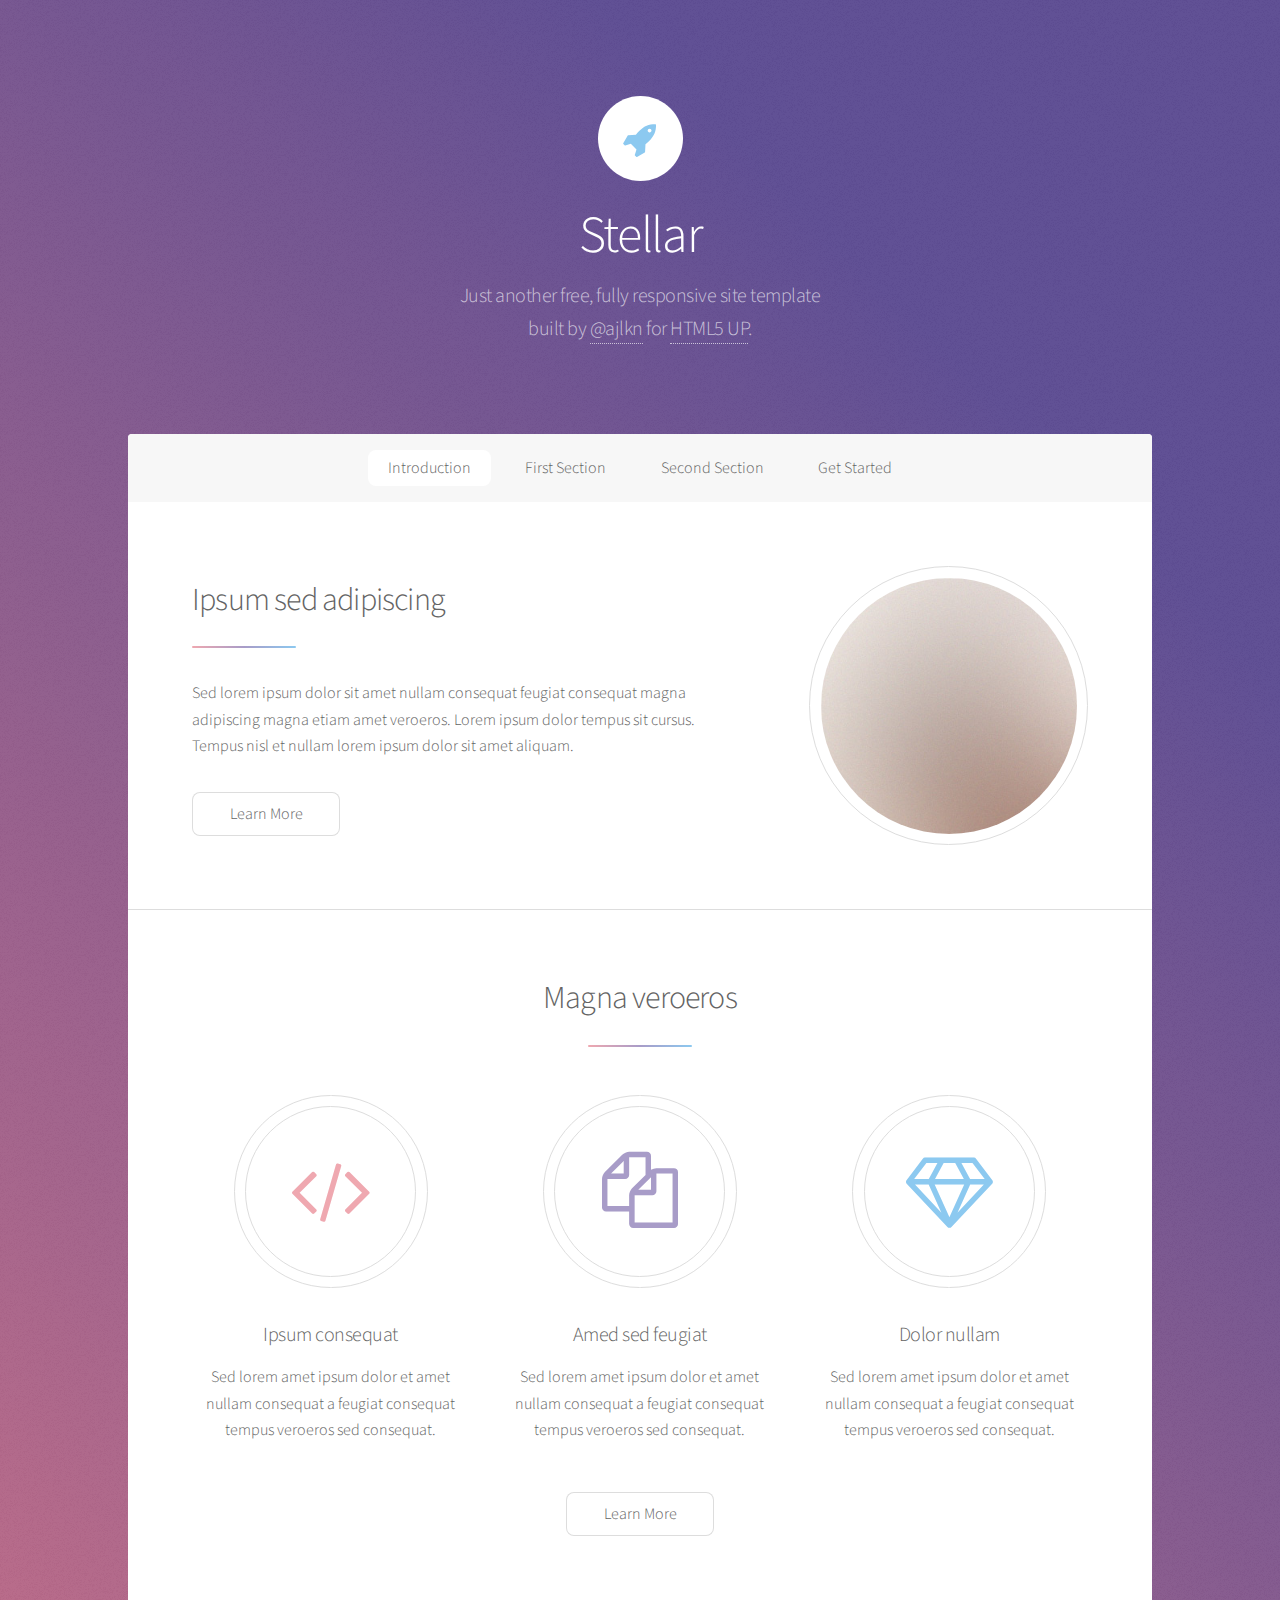
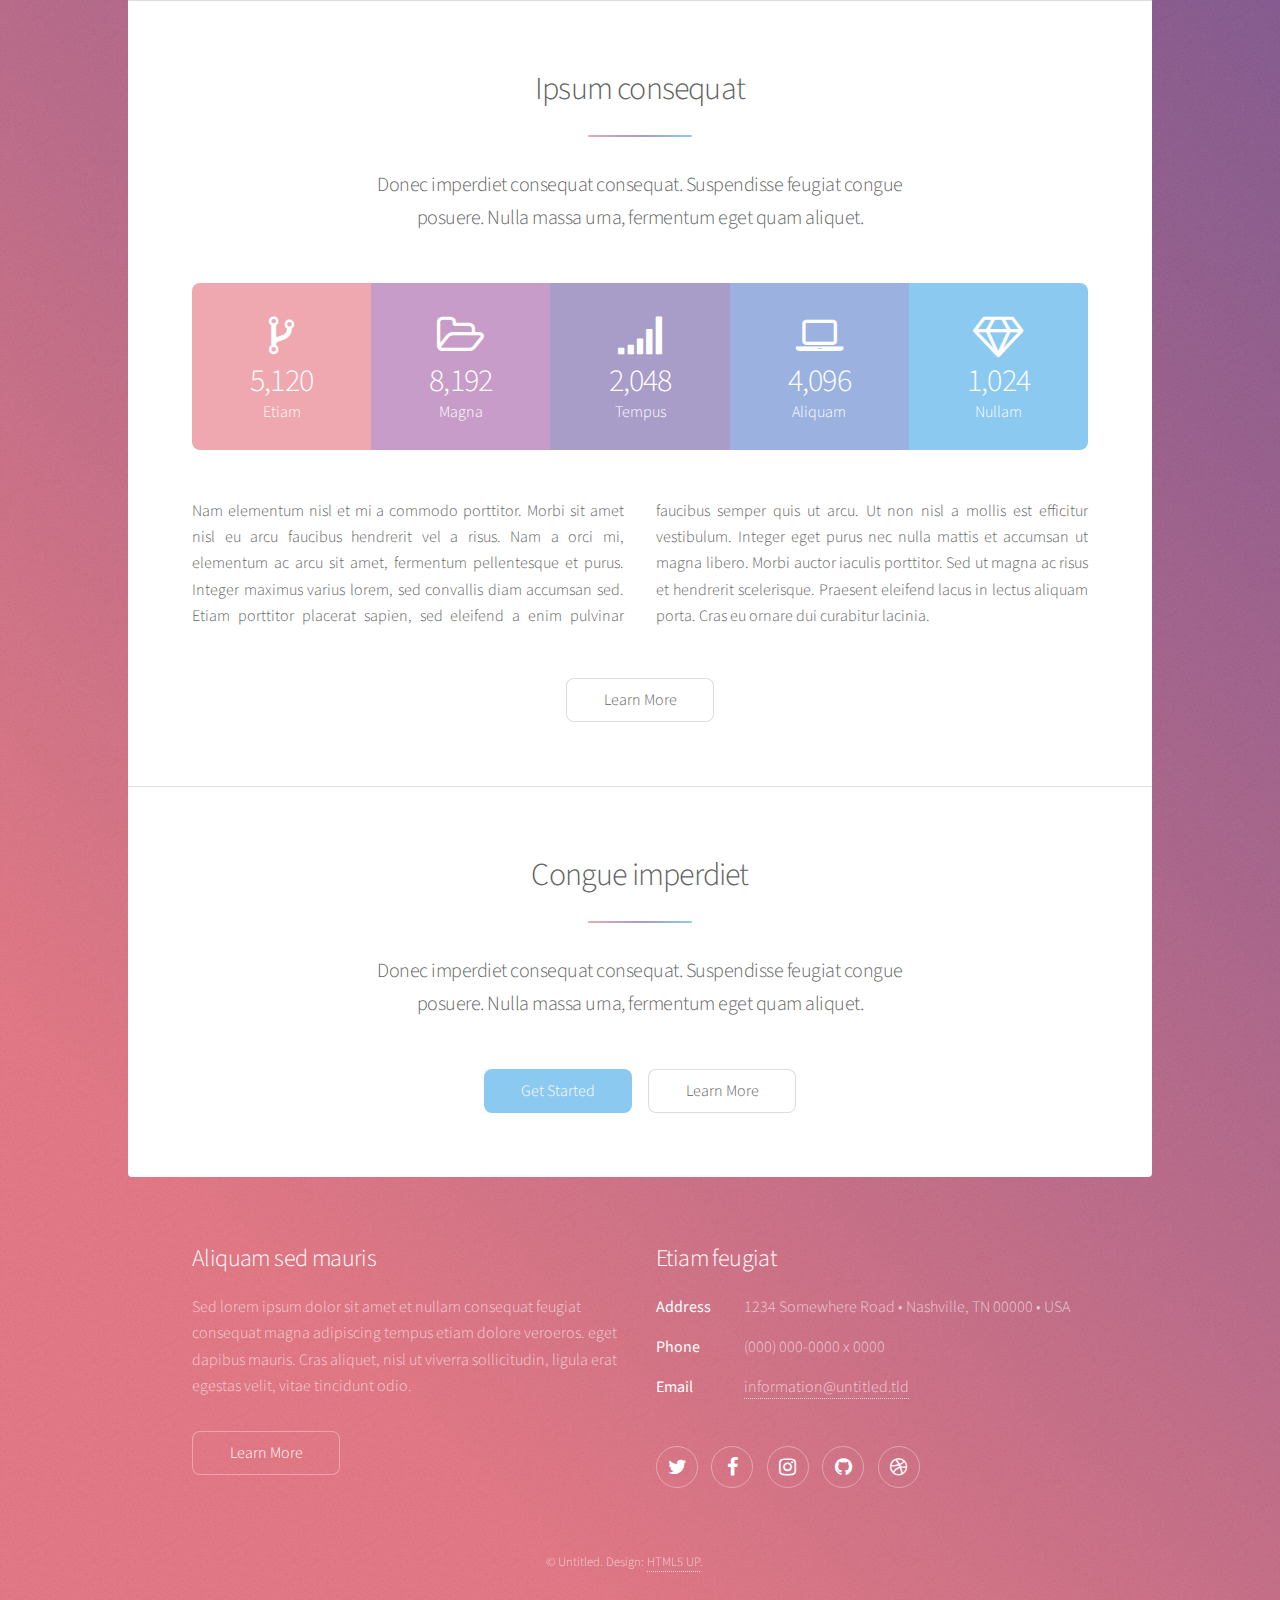
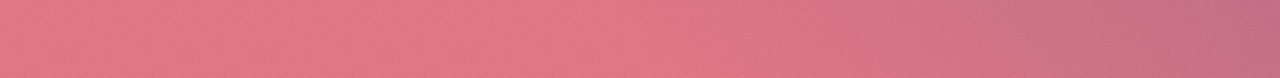
==== index.html @ 62a01e1d "add template" ====
<!DOCTYPE HTML>
<!--
	Stellar by HTML5 UP
	html5up.net | @ajlkn
	Free for personal and commercial use under the CCA 3.0 license (html5up.net/license)
-->
<html>
	<head>
		<title>Stellar by HTML5 UP</title>
		<meta charset="utf-8" />
		<meta name="viewport" content="width=device-width, initial-scale=1, user-scalable=no" />
		<link rel="stylesheet" href="assets/css/main.css" />
		<noscript><link rel="stylesheet" href="assets/css/noscript.css" /></noscript>
	</head>
	<body class="is-preload">

		<!-- Wrapper -->
			<div id="wrapper">

				<!-- Header -->
					<header id="header" class="alt">
						<span class="logo"><img src="images/logo.svg" alt="" /></span>
						<h1>Stellar</h1>
						<p>Just another free, fully responsive site template<br />
						built by <a href="https://twitter.com/ajlkn">@ajlkn</a> for <a href="https://html5up.net">HTML5 UP</a>.</p>
					</header>

				<!-- Nav -->
					<nav id="nav">
						<ul>
							<li><a href="#intro" class="active">Introduction</a></li>
							<li><a href="#first">First Section</a></li>
							<li><a href="#second">Second Section</a></li>
							<li><a href="#cta">Get Started</a></li>
						</ul>
					</nav>

				<!-- Main -->
					<div id="main">

						<!-- Introduction -->
							<section id="intro" class="main">
								<div class="spotlight">
									<div class="content">
										<header class="major">
											<h2>Ipsum sed adipiscing</h2>
										</header>
										<p>Sed lorem ipsum dolor sit amet nullam consequat feugiat consequat magna
										adipiscing magna etiam amet veroeros. Lorem ipsum dolor tempus sit cursus.
										Tempus nisl et nullam lorem ipsum dolor sit amet aliquam.</p>
										<ul class="actions">
											<li><a href="generic.html" class="button">Learn More</a></li>
										</ul>
									</div>
									<span class="image"><img src="images/pic01.jpg" alt="" /></span>
								</div>
							</section>

						<!-- First Section -->
							<section id="first" class="main special">
								<header class="major">
									<h2>Magna veroeros</h2>
								</header>
								<ul class="features">
									<li>
										<span class="icon major style1 fa-code"></span>
										<h3>Ipsum consequat</h3>
										<p>Sed lorem amet ipsum dolor et amet nullam consequat a feugiat consequat tempus veroeros sed consequat.</p>
									</li>
									<li>
										<span class="icon major style3 fa-copy"></span>
										<h3>Amed sed feugiat</h3>
										<p>Sed lorem amet ipsum dolor et amet nullam consequat a feugiat consequat tempus veroeros sed consequat.</p>
									</li>
									<li>
										<span class="icon major style5 fa-diamond"></span>
										<h3>Dolor nullam</h3>
										<p>Sed lorem amet ipsum dolor et amet nullam consequat a feugiat consequat tempus veroeros sed consequat.</p>
									</li>
								</ul>
								<footer class="major">
									<ul class="actions special">
										<li><a href="generic.html" class="button">Learn More</a></li>
									</ul>
								</footer>
							</section>

						<!-- Second Section -->
							<section id="second" class="main special">
								<header class="major">
									<h2>Ipsum consequat</h2>
									<p>Donec imperdiet consequat consequat. Suspendisse feugiat congue<br />
									posuere. Nulla massa urna, fermentum eget quam aliquet.</p>
								</header>
								<ul class="statistics">
									<li class="style1">
										<span class="icon fa-code-fork"></span>
										<strong>5,120</strong> Etiam
									</li>
									<li class="style2">
										<span class="icon fa-folder-open-o"></span>
										<strong>8,192</strong> Magna
									</li>
									<li class="style3">
										<span class="icon fa-signal"></span>
										<strong>2,048</strong> Tempus
									</li>
									<li class="style4">
										<span class="icon fa-laptop"></span>
										<strong>4,096</strong> Aliquam
									</li>
									<li class="style5">
										<span class="icon fa-diamond"></span>
										<strong>1,024</strong> Nullam
									</li>
								</ul>
								<p class="content">Nam elementum nisl et mi a commodo porttitor. Morbi sit amet nisl eu arcu faucibus hendrerit vel a risus. Nam a orci mi, elementum ac arcu sit amet, fermentum pellentesque et purus. Integer maximus varius lorem, sed convallis diam accumsan sed. Etiam porttitor placerat sapien, sed eleifend a enim pulvinar faucibus semper quis ut arcu. Ut non nisl a mollis est efficitur vestibulum. Integer eget purus nec nulla mattis et accumsan ut magna libero. Morbi auctor iaculis porttitor. Sed ut magna ac risus et hendrerit scelerisque. Praesent eleifend lacus in lectus aliquam porta. Cras eu ornare dui curabitur lacinia.</p>
								<footer class="major">
									<ul class="actions special">
										<li><a href="generic.html" class="button">Learn More</a></li>
									</ul>
								</footer>
							</section>

						<!-- Get Started -->
							<section id="cta" class="main special">
								<header class="major">
									<h2>Congue imperdiet</h2>
									<p>Donec imperdiet consequat consequat. Suspendisse feugiat congue<br />
									posuere. Nulla massa urna, fermentum eget quam aliquet.</p>
								</header>
								<footer class="major">
									<ul class="actions special">
										<li><a href="generic.html" class="button primary">Get Started</a></li>
										<li><a href="generic.html" class="button">Learn More</a></li>
									</ul>
								</footer>
							</section>

					</div>

				<!-- Footer -->
					<footer id="footer">
						<section>
							<h2>Aliquam sed mauris</h2>
							<p>Sed lorem ipsum dolor sit amet et nullam consequat feugiat consequat magna adipiscing tempus etiam dolore veroeros. eget dapibus mauris. Cras aliquet, nisl ut viverra sollicitudin, ligula erat egestas velit, vitae tincidunt odio.</p>
							<ul class="actions">
								<li><a href="generic.html" class="button">Learn More</a></li>
							</ul>
						</section>
						<section>
							<h2>Etiam feugiat</h2>
							<dl class="alt">
								<dt>Address</dt>
								<dd>1234 Somewhere Road &bull; Nashville, TN 00000 &bull; USA</dd>
								<dt>Phone</dt>
								<dd>(000) 000-0000 x 0000</dd>
								<dt>Email</dt>
								<dd><a href="#">information@untitled.tld</a></dd>
							</dl>
							<ul class="icons">
								<li><a href="#" class="icon fa-twitter alt"><span class="label">Twitter</span></a></li>
								<li><a href="#" class="icon fa-facebook alt"><span class="label">Facebook</span></a></li>
								<li><a href="#" class="icon fa-instagram alt"><span class="label">Instagram</span></a></li>
								<li><a href="#" class="icon fa-github alt"><span class="label">GitHub</span></a></li>
								<li><a href="#" class="icon fa-dribbble alt"><span class="label">Dribbble</span></a></li>
							</ul>
						</section>
						<p class="copyright">&copy; Untitled. Design: <a href="https://html5up.net">HTML5 UP</a>.</p>
					</footer>

			</div>

		<!-- Scripts -->
			<script src="assets/js/jquery.min.js"></script>
			<script src="assets/js/jquery.scrollex.min.js"></script>
			<script src="assets/js/jquery.scrolly.min.js"></script>
			<script src="assets/js/browser.min.js"></script>
			<script src="assets/js/breakpoints.min.js"></script>
			<script src="assets/js/util.js"></script>
			<script src="assets/js/main.js"></script>

	</body>
</html>
---- assets/css/main.css ----
@import url(font-awesome.min.css);
@import "https://fonts.googleapis.com/css?family=Source+Sans+Pro:300,400";

/*
	Stellar by HTML5 UP
	html5up.net | @ajlkn
	Free for personal and commercial use under the CCA 3.0 license (html5up.net/license)
*/

html, body, div, span, applet, object,
iframe, h1, h2, h3, h4, h5, h6, p, blockquote,
pre, a, abbr, acronym, address, big, cite,
code, del, dfn, em, img, ins, kbd, q, s, samp,
small, strike, strong, sub, sup, tt, var, b,
u, i, center, dl, dt, dd, ol, ul, li, fieldset,
form, label, legend, table, caption, tbody,
tfoot, thead, tr, th, td, article, aside,
canvas, details, embed, figure, figcaption,
footer, header, hgroup, menu, nav, output, ruby,
section, summary, time, mark, audio, video {
	margin: 0;
	padding: 0;
	border: 0;
	font-size: 100%;
	font: inherit;
	vertical-align: baseline;}

article, aside, details, figcaption, figure,
footer, header, hgroup, menu, nav, section {
	display: block;}

body {
	line-height: 1;
}

ol, ul {
	list-style: none;
}

blockquote, q {
	quotes: none;
}

	blockquote:before, blockquote:after, q:before, q:after {
		content: '';
		content: none;
	}

table {
	border-collapse: collapse;
	border-spacing: 0;
}

body {
	-webkit-text-size-adjust: none;
}

mark {
	background-color: transparent;
	color: inherit;
}

input::-moz-focus-inner {
	border: 0;
	padding: 0;
}

input, select, textarea {
	-moz-appearance: none;
	-webkit-appearance: none;
	-ms-appearance: none;
	appearance: none;
}

/* Basic */

	@-ms-viewport {
		width: device-width;
	}

	body {
		-ms-overflow-style: scrollbar;
	}

	@media screen and (max-width: 480px) {

		html, body {
			min-width: 320px;
		}

	}

	html {
		box-sizing: border-box;
	}

	*, *:before, *:after {
		box-sizing: inherit;
	}

	body {
		background-color: #935d8c;
		background-image: url("images/overlay.png"), -moz-linear-gradient(45deg, #e37682 15%, #5f4d93 85%);
		background-image: url("images/overlay.png"), -webkit-linear-gradient(45deg, #e37682 15%, #5f4d93 85%);
		background-image: url("images/overlay.png"), -ms-linear-gradient(45deg, #e37682 15%, #5f4d93 85%);
		background-image: url("images/overlay.png"), linear-gradient(45deg, #e37682 15%, #5f4d93 85%);
	}

		body.is-preload *, body.is-preload *:before, body.is-preload *:after {
			-moz-animation: none !important;
			-webkit-animation: none !important;
			-ms-animation: none !important;
			animation: none !important;
			-moz-transition: none !important;
			-webkit-transition: none !important;
			-ms-transition: none !important;
			transition: none !important;
		}

/* Type */

	body {
		background-color: #935d8c;
		color: rgba(255, 255, 255, 0.65);
	}

	body, input, select, textarea {
		font-family: "Source Sans Pro", Helvetica, sans-serif;
		font-size: 17pt;
		font-weight: 300;
		line-height: 1.65;
	}

		@media screen and (max-width: 1680px) {

			body, input, select, textarea {
				font-size: 14pt;
			}

		}

		@media screen and (max-width: 1280px) {

			body, input, select, textarea {
				font-size: 12pt;
			}

		}

		@media screen and (max-width: 360px) {

			body, input, select, textarea {
				font-size: 11pt;
			}

		}

	a {
		-moz-transition: color 0.2s ease, border-bottom 0.2s ease;
		-webkit-transition: color 0.2s ease, border-bottom 0.2s ease;
		-ms-transition: color 0.2s ease, border-bottom 0.2s ease;
		transition: color 0.2s ease, border-bottom 0.2s ease;
		text-decoration: none;
		border-bottom: dotted 1px;
		color: inherit;
	}

		a:hover {
			border-bottom-color: transparent;
		}

	strong, b {
		font-weight: 400;
	}

	em, i {
		font-style: italic;
	}

	p {
		margin: 0 0 2em 0;
	}

		p.content {
			-moz-columns: 20em 2;
			-webkit-columns: 20em 2;
			-ms-columns: 20em 2;
			columns: 20em 2;
			-moz-column-gap: 2em;
			-webkit-column-gap: 2em;
			-ms-column-gap: 2em;
			column-gap: 2em;
			text-align: justify;
		}

	h1, h2, h3, h4, h5, h6 {
		font-weight: 300;
		line-height: 1.5;
		margin: 0 0 0.7em 0;
		letter-spacing: -0.025em;
	}

		h1 a, h2 a, h3 a, h4 a, h5 a, h6 a {
			color: inherit;
			text-decoration: none;
		}

	h1 {
		font-size: 2.5em;
		line-height: 1.2;
	}

	h2 {
		font-size: 1.5em;
	}

	h3 {
		font-size: 1.25em;
	}

	h4 {
		font-size: 1.1em;
	}

	h5 {
		font-size: 0.9em;
	}

	h6 {
		font-size: 0.7em;
	}

	@media screen and (max-width: 736px) {

		h1 {
			font-size: 2em;
		}

	}

	sub {
		font-size: 0.8em;
		position: relative;
		top: 0.5em;
	}

	sup {
		font-size: 0.8em;
		position: relative;
		top: -0.5em;
	}

	blockquote {
		border-left: solid 4px;
		font-style: italic;
		margin: 0 0 2em 0;
		padding: 0.5em 0 0.5em 2em;
	}

	code {
		border-radius: 8px;
		border: solid 1px;
		font-family: "Courier New", monospace;
		font-size: 0.9em;
		margin: 0 0.25em;
		padding: 0.25em 0.65em;
	}

	pre {
		-webkit-overflow-scrolling: touch;
		font-family: "Courier New", monospace;
		font-size: 0.9em;
		margin: 0 0 2em 0;
	}

		pre code {
			display: block;
			line-height: 1.75;
			padding: 1em 1.5em;
			overflow-x: auto;
		}

	hr {
		border: 0;
		border-bottom: solid 1px;
		margin: 2em 0;
	}

		hr.major {
			margin: 3em 0;
		}

	.align-left {
		text-align: left;
	}

	.align-center {
		text-align: center;
	}

	.align-right {
		text-align: right;
	}

	input, select, textarea {
		color: #ffffff;
	}

	a:hover {
		color: #ffffff;
	}

	strong, b {
		color: #ffffff;
	}

	h1, h2, h3, h4, h5, h6 {
		color: #ffffff;
	}

	blockquote {
		border-left-color: rgba(255, 255, 255, 0.35);
	}

	code {
		background: rgba(255, 255, 255, 0.075);
		border-color: rgba(255, 255, 255, 0.35);
	}

	hr {
		border-bottom-color: rgba(255, 255, 255, 0.35);
	}

/* Row */

	.row {
		display: flex;
		flex-wrap: wrap;
		box-sizing: border-box;
		align-items: stretch;
	}

		.row > * {
			box-sizing: border-box;
		}

		.row.gtr-uniform > * > :last-child {
			margin-bottom: 0;
		}

		.row.aln-left {
			justify-content: flex-start;
		}

		.row.aln-center {
			justify-content: center;
		}

		.row.aln-right {
			justify-content: flex-end;
		}

		.row.aln-top {
			align-items: flex-start;
		}

		.row.aln-middle {
			align-items: center;
		}

		.row.aln-bottom {
			align-items: flex-end;
		}

		.row > .imp {
			order: -1;
		}

		.row > .col-1 {
			width: 8.3333333333%;
		}

		.row > .off-1 {
			margin-left: 8.3333333333%;
		}

		.row > .col-2 {
			width: 16.6666666667%;
		}

		.row > .off-2 {
			margin-left: 16.6666666667%;
		}

		.row > .col-3 {
			width: 25%;
		}

		.row > .off-3 {
			margin-left: 25%;
		}

		.row > .col-4 {
			width: 33.3333333333%;
		}

		.row > .off-4 {
			margin-left: 33.3333333333%;
		}

		.row > .col-5 {
			width: 41.6666666667%;
		}

		.row > .off-5 {
			margin-left: 41.6666666667%;
		}

		.row > .col-6 {
			width: 50%;
		}

		.row > .off-6 {
			margin-left: 50%;
		}

		.row > .col-7 {
			width: 58.3333333333%;
		}

		.row > .off-7 {
			margin-left: 58.3333333333%;
		}

		.row > .col-8 {
			width: 66.6666666667%;
		}

		.row > .off-8 {
			margin-left: 66.6666666667%;
		}

		.row > .col-9 {
			width: 75%;
		}

		.row > .off-9 {
			margin-left: 75%;
		}

		.row > .col-10 {
			width: 83.3333333333%;
		}

		.row > .off-10 {
			margin-left: 83.3333333333%;
		}

		.row > .col-11 {
			width: 91.6666666667%;
		}

		.row > .off-11 {
			margin-left: 91.6666666667%;
		}

		.row > .col-12 {
			width: 100%;
		}

		.row > .off-12 {
			margin-left: 100%;
		}

		.row.gtr-0 {
			margin-top: 0;
			margin-left: 0em;
		}

			.row.gtr-0 > * {
				padding: 0 0 0 0em;
			}

			.row.gtr-0.gtr-uniform {
				margin-top: 0em;
			}

				.row.gtr-0.gtr-uniform > * {
					padding-top: 0em;
				}

		.row.gtr-25 {
			margin-top: 0;
			margin-left: -0.375em;
		}

			.row.gtr-25 > * {
				padding: 0 0 0 0.375em;
			}

			.row.gtr-25.gtr-uniform {
				margin-top: -0.375em;
			}

				.row.gtr-25.gtr-uniform > * {
					padding-top: 0.375em;
				}

		.row.gtr-50 {
			margin-top: 0;
			margin-left: -0.75em;
		}

			.row.gtr-50 > * {
				padding: 0 0 0 0.75em;
			}

			.row.gtr-50.gtr-uniform {
				margin-top: -0.75em;
			}

				.row.gtr-50.gtr-uniform > * {
					padding-top: 0.75em;
				}

		.row {
			margin-top: 0;
			margin-left: -1.5em;
		}

			.row > * {
				padding: 0 0 0 1.5em;
			}

			.row.gtr-uniform {
				margin-top: -1.5em;
			}

				.row.gtr-uniform > * {
					padding-top: 1.5em;
				}

		.row.gtr-150 {
			margin-top: 0;
			margin-left: -2.25em;
		}

			.row.gtr-150 > * {
				padding: 0 0 0 2.25em;
			}

			.row.gtr-150.gtr-uniform {
				margin-top: -2.25em;
			}

				.row.gtr-150.gtr-uniform > * {
					padding-top: 2.25em;
				}

		.row.gtr-200 {
			margin-top: 0;
			margin-left: -3em;
		}

			.row.gtr-200 > * {
				padding: 0 0 0 3em;
			}

			.row.gtr-200.gtr-uniform {
				margin-top: -3em;
			}

				.row.gtr-200.gtr-uniform > * {
					padding-top: 3em;
				}

		@media screen and (max-width: 1680px) {

			.row {
				display: flex;
				flex-wrap: wrap;
				box-sizing: border-box;
				align-items: stretch;
			}

				.row > * {
					box-sizing: border-box;
				}

				.row.gtr-uniform > * > :last-child {
					margin-bottom: 0;
				}

				.row.aln-left {
					justify-content: flex-start;
				}

				.row.aln-center {
					justify-content: center;
				}

				.row.aln-right {
					justify-content: flex-end;
				}

				.row.aln-top {
					align-items: flex-start;
				}

				.row.aln-middle {
					align-items: center;
				}

				.row.aln-bottom {
					align-items: flex-end;
				}

				.row > .imp-xlarge {
					order: -1;
				}

				.row > .col-1-xlarge {
					width: 8.3333333333%;
				}

				.row > .off-1-xlarge {
					margin-left: 8.3333333333%;
				}

				.row > .col-2-xlarge {
					width: 16.6666666667%;
				}

				.row > .off-2-xlarge {
					margin-left: 16.6666666667%;
				}

				.row > .col-3-xlarge {
					width: 25%;
				}

				.row > .off-3-xlarge {
					margin-left: 25%;
				}

				.row > .col-4-xlarge {
					width: 33.3333333333%;
				}

				.row > .off-4-xlarge {
					margin-left: 33.3333333333%;
				}

				.row > .col-5-xlarge {
					width: 41.6666666667%;
				}

				.row > .off-5-xlarge {
					margin-left: 41.6666666667%;
				}

				.row > .col-6-xlarge {
					width: 50%;
				}

				.row > .off-6-xlarge {
					margin-left: 50%;
				}

				.row > .col-7-xlarge {
					width: 58.3333333333%;
				}

				.row > .off-7-xlarge {
					margin-left: 58.3333333333%;
				}

				.row > .col-8-xlarge {
					width: 66.6666666667%;
				}

				.row > .off-8-xlarge {
					margin-left: 66.6666666667%;
				}

				.row > .col-9-xlarge {
					width: 75%;
				}

				.row > .off-9-xlarge {
					margin-left: 75%;
				}

				.row > .col-10-xlarge {
					width: 83.3333333333%;
				}

				.row > .off-10-xlarge {
					margin-left: 83.3333333333%;
				}

				.row > .col-11-xlarge {
					width: 91.6666666667%;
				}

				.row > .off-11-xlarge {
					margin-left: 91.6666666667%;
				}

				.row > .col-12-xlarge {
					width: 100%;
				}

				.row > .off-12-xlarge {
					margin-left: 100%;
				}

				.row.gtr-0 {
					margin-top: 0;
					margin-left: 0em;
				}

					.row.gtr-0 > * {
						padding: 0 0 0 0em;
					}

					.row.gtr-0.gtr-uniform {
						margin-top: 0em;
					}

						.row.gtr-0.gtr-uniform > * {
							padding-top: 0em;
						}

				.row.gtr-25 {
					margin-top: 0;
					margin-left: -0.375em;
				}

					.row.gtr-25 > * {
						padding: 0 0 0 0.375em;
					}

					.row.gtr-25.gtr-uniform {
						margin-top: -0.375em;
					}

						.row.gtr-25.gtr-uniform > * {
							padding-top: 0.375em;
						}

				.row.gtr-50 {
					margin-top: 0;
					margin-left: -0.75em;
				}

					.row.gtr-50 > * {
						padding: 0 0 0 0.75em;
					}

					.row.gtr-50.gtr-uniform {
						margin-top: -0.75em;
					}

						.row.gtr-50.gtr-uniform > * {
							padding-top: 0.75em;
						}

				.row {
					margin-top: 0;
					margin-left: -1.5em;
				}

					.row > * {
						padding: 0 0 0 1.5em;
					}

					.row.gtr-uniform {
						margin-top: -1.5em;
					}

						.row.gtr-uniform > * {
							padding-top: 1.5em;
						}

				.row.gtr-150 {
					margin-top: 0;
					margin-left: -2.25em;
				}

					.row.gtr-150 > * {
						padding: 0 0 0 2.25em;
					}

					.row.gtr-150.gtr-uniform {
						margin-top: -2.25em;
					}

						.row.gtr-150.gtr-uniform > * {
							padding-top: 2.25em;
						}

				.row.gtr-200 {
					margin-top: 0;
					margin-left: -3em;
				}

					.row.gtr-200 > * {
						padding: 0 0 0 3em;
					}

					.row.gtr-200.gtr-uniform {
						margin-top: -3em;
					}

						.row.gtr-200.gtr-uniform > * {
							padding-top: 3em;
						}

		}

		@media screen and (max-width: 1280px) {

			.row {
				display: flex;
				flex-wrap: wrap;
				box-sizing: border-box;
				align-items: stretch;
			}

				.row > * {
					box-sizing: border-box;
				}

				.row.gtr-uniform > * > :last-child {
					margin-bottom: 0;
				}

				.row.aln-left {
					justify-content: flex-start;
				}

				.row.aln-center {
					justify-content: center;
				}

				.row.aln-right {
					justify-content: flex-end;
				}

				.row.aln-top {
					align-items: flex-start;
				}

				.row.aln-middle {
					align-items: center;
				}

				.row.aln-bottom {
					align-items: flex-end;
				}

				.row > .imp-large {
					order: -1;
				}

				.row > .col-1-large {
					width: 8.3333333333%;
				}

				.row > .off-1-large {
					margin-left: 8.3333333333%;
				}

				.row > .col-2-large {
					width: 16.6666666667%;
				}

				.row > .off-2-large {
					margin-left: 16.6666666667%;
				}

				.row > .col-3-large {
					width: 25%;
				}

				.row > .off-3-large {
					margin-left: 25%;
				}

				.row > .col-4-large {
					width: 33.3333333333%;
				}

				.row > .off-4-large {
					margin-left: 33.3333333333%;
				}

				.row > .col-5-large {
					width: 41.6666666667%;
				}

				.row > .off-5-large {
					margin-left: 41.6666666667%;
				}

				.row > .col-6-large {
					width: 50%;
				}

				.row > .off-6-large {
					margin-left: 50%;
				}

				.row > .col-7-large {
					width: 58.3333333333%;
				}

				.row > .off-7-large {
					margin-left: 58.3333333333%;
				}

				.row > .col-8-large {
					width: 66.6666666667%;
				}

				.row > .off-8-large {
					margin-left: 66.6666666667%;
				}

				.row > .col-9-large {
					width: 75%;
				}

				.row > .off-9-large {
					margin-left: 75%;
				}

				.row > .col-10-large {
					width: 83.3333333333%;
				}

				.row > .off-10-large {
					margin-left: 83.3333333333%;
				}

				.row > .col-11-large {
					width: 91.6666666667%;
				}

				.row > .off-11-large {
					margin-left: 91.6666666667%;
				}

				.row > .col-12-large {
					width: 100%;
				}

				.row > .off-12-large {
					margin-left: 100%;
				}

				.row.gtr-0 {
					margin-top: 0;
					margin-left: 0em;
				}

					.row.gtr-0 > * {
						padding: 0 0 0 0em;
					}

					.row.gtr-0.gtr-uniform {
						margin-top: 0em;
					}

						.row.gtr-0.gtr-uniform > * {
							padding-top: 0em;
						}

				.row.gtr-25 {
					margin-top: 0;
					margin-left: -0.375em;
				}

					.row.gtr-25 > * {
						padding: 0 0 0 0.375em;
					}

					.row.gtr-25.gtr-uniform {
						margin-top: -0.375em;
					}

						.row.gtr-25.gtr-uniform > * {
							padding-top: 0.375em;
						}

				.row.gtr-50 {
					margin-top: 0;
					margin-left: -0.75em;
				}

					.row.gtr-50 > * {
						padding: 0 0 0 0.75em;
					}

					.row.gtr-50.gtr-uniform {
						margin-top: -0.75em;
					}

						.row.gtr-50.gtr-uniform > * {
							padding-top: 0.75em;
						}

				.row {
					margin-top: 0;
					margin-left: -1.5em;
				}

					.row > * {
						padding: 0 0 0 1.5em;
					}

					.row.gtr-uniform {
						margin-top: -1.5em;
					}

						.row.gtr-uniform > * {
							padding-top: 1.5em;
						}

				.row.gtr-150 {
					margin-top: 0;
					margin-left: -2.25em;
				}

					.row.gtr-150 > * {
						padding: 0 0 0 2.25em;
					}

					.row.gtr-150.gtr-uniform {
						margin-top: -2.25em;
					}

						.row.gtr-150.gtr-uniform > * {
							padding-top: 2.25em;
						}

				.row.gtr-200 {
					margin-top: 0;
					margin-left: -3em;
				}

					.row.gtr-200 > * {
						padding: 0 0 0 3em;
					}

					.row.gtr-200.gtr-uniform {
						margin-top: -3em;
					}

						.row.gtr-200.gtr-uniform > * {
							padding-top: 3em;
						}

		}

		@media screen and (max-width: 980px) {

			.row {
				display: flex;
				flex-wrap: wrap;
				box-sizing: border-box;
				align-items: stretch;
			}

				.row > * {
					box-sizing: border-box;
				}

				.row.gtr-uniform > * > :last-child {
					margin-bottom: 0;
				}

				.row.aln-left {
					justify-content: flex-start;
				}

				.row.aln-center {
					justify-content: center;
				}

				.row.aln-right {
					justify-content: flex-end;
				}

				.row.aln-top {
					align-items: flex-start;
				}

				.row.aln-middle {
					align-items: center;
				}

				.row.aln-bottom {
					align-items: flex-end;
				}

				.row > .imp-medium {
					order: -1;
				}

				.row > .col-1-medium {
					width: 8.3333333333%;
				}

				.row > .off-1-medium {
					margin-left: 8.3333333333%;
				}

				.row > .col-2-medium {
					width: 16.6666666667%;
				}

				.row > .off-2-medium {
					margin-left: 16.6666666667%;
				}

				.row > .col-3-medium {
					width: 25%;
				}

				.row > .off-3-medium {
					margin-left: 25%;
				}

				.row > .col-4-medium {
					width: 33.3333333333%;
				}

				.row > .off-4-medium {
					margin-left: 33.3333333333%;
				}

				.row > .col-5-medium {
					width: 41.6666666667%;
				}

				.row > .off-5-medium {
					margin-left: 41.6666666667%;
				}

				.row > .col-6-medium {
					width: 50%;
				}

				.row > .off-6-medium {
					margin-left: 50%;
				}

				.row > .col-7-medium {
					width: 58.3333333333%;
				}

				.row > .off-7-medium {
					margin-left: 58.3333333333%;
				}

				.row > .col-8-medium {
					width: 66.6666666667%;
				}

				.row > .off-8-medium {
					margin-left: 66.6666666667%;
				}

				.row > .col-9-medium {
					width: 75%;
				}

				.row > .off-9-medium {
					margin-left: 75%;
				}

				.row > .col-10-medium {
					width: 83.3333333333%;
				}

				.row > .off-10-medium {
					margin-left: 83.3333333333%;
				}

				.row > .col-11-medium {
					width: 91.6666666667%;
				}

				.row > .off-11-medium {
					margin-left: 91.6666666667%;
				}

				.row > .col-12-medium {
					width: 100%;
				}

				.row > .off-12-medium {
					margin-left: 100%;
				}

				.row.gtr-0 {
					margin-top: 0;
					margin-left: 0em;
				}

					.row.gtr-0 > * {
						padding: 0 0 0 0em;
					}

					.row.gtr-0.gtr-uniform {
						margin-top: 0em;
					}

						.row.gtr-0.gtr-uniform > * {
							padding-top: 0em;
						}

				.row.gtr-25 {
					margin-top: 0;
					margin-left: -0.375em;
				}

					.row.gtr-25 > * {
						padding: 0 0 0 0.375em;
					}

					.row.gtr-25.gtr-uniform {
						margin-top: -0.375em;
					}

						.row.gtr-25.gtr-uniform > * {
							padding-top: 0.375em;
						}

				.row.gtr-50 {
					margin-top: 0;
					margin-left: -0.75em;
				}

					.row.gtr-50 > * {
						padding: 0 0 0 0.75em;
					}

					.row.gtr-50.gtr-uniform {
						margin-top: -0.75em;
					}

						.row.gtr-50.gtr-uniform > * {
							padding-top: 0.75em;
						}

				.row {
					margin-top: 0;
					margin-left: -1.5em;
				}

					.row > * {
						padding: 0 0 0 1.5em;
					}

					.row.gtr-uniform {
						margin-top: -1.5em;
					}

						.row.gtr-uniform > * {
							padding-top: 1.5em;
						}

				.row.gtr-150 {
					margin-top: 0;
					margin-left: -2.25em;
				}

					.row.gtr-150 > * {
						padding: 0 0 0 2.25em;
					}

					.row.gtr-150.gtr-uniform {
						margin-top: -2.25em;
					}

						.row.gtr-150.gtr-uniform > * {
							padding-top: 2.25em;
						}

				.row.gtr-200 {
					margin-top: 0;
					margin-left: -3em;
				}

					.row.gtr-200 > * {
						padding: 0 0 0 3em;
					}

					.row.gtr-200.gtr-uniform {
						margin-top: -3em;
					}

						.row.gtr-200.gtr-uniform > * {
							padding-top: 3em;
						}

		}

		@media screen and (max-width: 736px) {

			.row {
				display: flex;
				flex-wrap: wrap;
				box-sizing: border-box;
				align-items: stretch;
			}

				.row > * {
					box-sizing: border-box;
				}

				.row.gtr-uniform > * > :last-child {
					margin-bottom: 0;
				}

				.row.aln-left {
					justify-content: flex-start;
				}

				.row.aln-center {
					justify-content: center;
				}

				.row.aln-right {
					justify-content: flex-end;
				}

				.row.aln-top {
					align-items: flex-start;
				}

				.row.aln-middle {
					align-items: center;
				}

				.row.aln-bottom {
					align-items: flex-end;
				}

				.row > .imp-small {
					order: -1;
				}

				.row > .col-1-small {
					width: 8.3333333333%;
				}

				.row > .off-1-small {
					margin-left: 8.3333333333%;
				}

				.row > .col-2-small {
					width: 16.6666666667%;
				}

				.row > .off-2-small {
					margin-left: 16.6666666667%;
				}

				.row > .col-3-small {
					width: 25%;
				}

				.row > .off-3-small {
					margin-left: 25%;
				}

				.row > .col-4-small {
					width: 33.3333333333%;
				}

				.row > .off-4-small {
					margin-left: 33.3333333333%;
				}

				.row > .col-5-small {
					width: 41.6666666667%;
				}

				.row > .off-5-small {
					margin-left: 41.6666666667%;
				}

				.row > .col-6-small {
					width: 50%;
				}

				.row > .off-6-small {
					margin-left: 50%;
				}

				.row > .col-7-small {
					width: 58.3333333333%;
				}

				.row > .off-7-small {
					margin-left: 58.3333333333%;
				}

				.row > .col-8-small {
					width: 66.6666666667%;
				}

				.row > .off-8-small {
					margin-left: 66.6666666667%;
				}

				.row > .col-9-small {
					width: 75%;
				}

				.row > .off-9-small {
					margin-left: 75%;
				}

				.row > .col-10-small {
					width: 83.3333333333%;
				}

				.row > .off-10-small {
					margin-left: 83.3333333333%;
				}

				.row > .col-11-small {
					width: 91.6666666667%;
				}

				.row > .off-11-small {
					margin-left: 91.6666666667%;
				}

				.row > .col-12-small {
					width: 100%;
				}

				.row > .off-12-small {
					margin-left: 100%;
				}

				.row.gtr-0 {
					margin-top: 0;
					margin-left: 0em;
				}

					.row.gtr-0 > * {
						padding: 0 0 0 0em;
					}

					.row.gtr-0.gtr-uniform {
						margin-top: 0em;
					}

						.row.gtr-0.gtr-uniform > * {
							padding-top: 0em;
						}

				.row.gtr-25 {
					margin-top: 0;
					margin-left: -0.25em;
				}

					.row.gtr-25 > * {
						padding: 0 0 0 0.25em;
					}

					.row.gtr-25.gtr-uniform {
						margin-top: -0.25em;
					}

						.row.gtr-25.gtr-uniform > * {
							padding-top: 0.25em;
						}

				.row.gtr-50 {
					margin-top: 0;
					margin-left: -0.5em;
				}

					.row.gtr-50 > * {
						padding: 0 0 0 0.5em;
					}

					.row.gtr-50.gtr-uniform {
						margin-top: -0.5em;
					}

						.row.gtr-50.gtr-uniform > * {
							padding-top: 0.5em;
						}

				.row {
					margin-top: 0;
					margin-left: -1em;
				}

					.row > * {
						padding: 0 0 0 1em;
					}

					.row.gtr-uniform {
						margin-top: -1em;
					}

						.row.gtr-uniform > * {
							padding-top: 1em;
						}

				.row.gtr-150 {
					margin-top: 0;
					margin-left: -1.5em;
				}

					.row.gtr-150 > * {
						padding: 0 0 0 1.5em;
					}

					.row.gtr-150.gtr-uniform {
						margin-top: -1.5em;
					}

						.row.gtr-150.gtr-uniform > * {
							padding-top: 1.5em;
						}

				.row.gtr-200 {
					margin-top: 0;
					margin-left: -2em;
				}

					.row.gtr-200 > * {
						padding: 0 0 0 2em;
					}

					.row.gtr-200.gtr-uniform {
						margin-top: -2em;
					}

						.row.gtr-200.gtr-uniform > * {
							padding-top: 2em;
						}

		}

		@media screen and (max-width: 480px) {

			.row {
				display: flex;
				flex-wrap: wrap;
				box-sizing: border-box;
				align-items: stretch;
			}

				.row > * {
					box-sizing: border-box;
				}

				.row.gtr-uniform > * > :last-child {
					margin-bottom: 0;
				}

				.row.aln-left {
					justify-content: flex-start;
				}

				.row.aln-center {
					justify-content: center;
				}

				.row.aln-right {
					justify-content: flex-end;
				}

				.row.aln-top {
					align-items: flex-start;
				}

				.row.aln-middle {
					align-items: center;
				}

				.row.aln-bottom {
					align-items: flex-end;
				}

				.row > .imp-xsmall {
					order: -1;
				}

				.row > .col-1-xsmall {
					width: 8.3333333333%;
				}

				.row > .off-1-xsmall {
					margin-left: 8.3333333333%;
				}

				.row > .col-2-xsmall {
					width: 16.6666666667%;
				}

				.row > .off-2-xsmall {
					margin-left: 16.6666666667%;
				}

				.row > .col-3-xsmall {
					width: 25%;
				}

				.row > .off-3-xsmall {
					margin-left: 25%;
				}

				.row > .col-4-xsmall {
					width: 33.3333333333%;
				}

				.row > .off-4-xsmall {
					margin-left: 33.3333333333%;
				}

				.row > .col-5-xsmall {
					width: 41.6666666667%;
				}

				.row > .off-5-xsmall {
					margin-left: 41.6666666667%;
				}

				.row > .col-6-xsmall {
					width: 50%;
				}

				.row > .off-6-xsmall {
					margin-left: 50%;
				}

				.row > .col-7-xsmall {
					width: 58.3333333333%;
				}

				.row > .off-7-xsmall {
					margin-left: 58.3333333333%;
				}

				.row > .col-8-xsmall {
					width: 66.6666666667%;
				}

				.row > .off-8-xsmall {
					margin-left: 66.6666666667%;
				}

				.row > .col-9-xsmall {
					width: 75%;
				}

				.row > .off-9-xsmall {
					margin-left: 75%;
				}

				.row > .col-10-xsmall {
					width: 83.3333333333%;
				}

				.row > .off-10-xsmall {
					margin-left: 83.3333333333%;
				}

				.row > .col-11-xsmall {
					width: 91.6666666667%;
				}

				.row > .off-11-xsmall {
					margin-left: 91.6666666667%;
				}

				.row > .col-12-xsmall {
					width: 100%;
				}

				.row > .off-12-xsmall {
					margin-left: 100%;
				}

				.row.gtr-0 {
					margin-top: 0;
					margin-left: 0em;
				}

					.row.gtr-0 > * {
						padding: 0 0 0 0em;
					}

					.row.gtr-0.gtr-uniform {
						margin-top: 0em;
					}

						.row.gtr-0.gtr-uniform > * {
							padding-top: 0em;
						}

				.row.gtr-25 {
					margin-top: 0;
					margin-left: -0.3125em;
				}

					.row.gtr-25 > * {
						padding: 0 0 0 0.3125em;
					}

					.row.gtr-25.gtr-uniform {
						margin-top: -0.3125em;
					}

						.row.gtr-25.gtr-uniform > * {
							padding-top: 0.3125em;
						}

				.row.gtr-50 {
					margin-top: 0;
					margin-left: -0.625em;
				}

					.row.gtr-50 > * {
						padding: 0 0 0 0.625em;
					}

					.row.gtr-50.gtr-uniform {
						margin-top: -0.625em;
					}

						.row.gtr-50.gtr-uniform > * {
							padding-top: 0.625em;
						}

				.row {
					margin-top: 0;
					margin-left: -1.25em;
				}

					.row > * {
						padding: 0 0 0 1.25em;
					}

					.row.gtr-uniform {
						margin-top: -1.25em;
					}

						.row.gtr-uniform > * {
							padding-top: 1.25em;
						}

				.row.gtr-150 {
					margin-top: 0;
					margin-left: -1.875em;
				}

					.row.gtr-150 > * {
						padding: 0 0 0 1.875em;
					}

					.row.gtr-150.gtr-uniform {
						margin-top: -1.875em;
					}

						.row.gtr-150.gtr-uniform > * {
							padding-top: 1.875em;
						}

				.row.gtr-200 {
					margin-top: 0;
					margin-left: -2.5em;
				}

					.row.gtr-200 > * {
						padding: 0 0 0 2.5em;
					}

					.row.gtr-200.gtr-uniform {
						margin-top: -2.5em;
					}

						.row.gtr-200.gtr-uniform > * {
							padding-top: 2.5em;
						}

		}

/* Box */

	.box {
		border-radius: 8px;
		border: solid;
		margin-bottom: 2em;
		padding: 1.5em;
	}

		.box > :last-child,
		.box > :last-child > :last-child,
		.box > :last-child > :last-child > :last-child {
			margin-bottom: 0;
		}

		.box.alt {
			border: 0;
			border-radius: 0;
			padding: 0;
		}

	.box {
		border-color: rgba(255, 255, 255, 0.35);
	}

/* Button */

	input[type="submit"],
	input[type="reset"],
	input[type="button"],
	button,
	.button {
		-moz-appearance: none;
		-webkit-appearance: none;
		-ms-appearance: none;
		appearance: none;
		-moz-transition: background-color 0.2s ease-in-out, color 0.2s ease-in-out;
		-webkit-transition: background-color 0.2s ease-in-out, color 0.2s ease-in-out;
		-ms-transition: background-color 0.2s ease-in-out, color 0.2s ease-in-out;
		transition: background-color 0.2s ease-in-out, color 0.2s ease-in-out;
		border-radius: 8px;
		border: 0;
		cursor: pointer;
		display: inline-block;
		font-weight: 300;
		height: 2.75em;
		line-height: 2.75em;
		min-width: 9.25em;
		padding: 0 1.5em;
		text-align: center;
		text-decoration: none;
		white-space: nowrap;
	}

		input[type="submit"].icon,
		input[type="reset"].icon,
		input[type="button"].icon,
		button.icon,
		.button.icon {
			padding-left: 1.35em;
		}

			input[type="submit"].icon:before,
			input[type="reset"].icon:before,
			input[type="button"].icon:before,
			button.icon:before,
			.button.icon:before {
				margin-right: 0.5em;
			}

		input[type="submit"].fit,
		input[type="reset"].fit,
		input[type="button"].fit,
		button.fit,
		.button.fit {
			width: 100%;
		}

		input[type="submit"].small,
		input[type="reset"].small,
		input[type="button"].small,
		button.small,
		.button.small {
			font-size: 0.8em;
		}

		input[type="submit"].large,
		input[type="reset"].large,
		input[type="button"].large,
		button.large,
		.button.large {
			font-size: 1.35em;
		}

		input[type="submit"].disabled, input[type="submit"]:disabled,
		input[type="reset"].disabled,
		input[type="reset"]:disabled,
		input[type="button"].disabled,
		input[type="button"]:disabled,
		button.disabled,
		button:disabled,
		.button.disabled,
		.button:disabled {
			pointer-events: none;
			opacity: 0.25;
		}

		@media screen and (max-width: 736px) {

			input[type="submit"],
			input[type="reset"],
			input[type="button"],
			button,
			.button {
				min-width: 0;
			}

		}

	input[type="submit"],
	input[type="reset"],
	input[type="button"],
	button,
	.button {
		background-color: transparent;
		box-shadow: inset 0 0 0 1px rgba(255, 255, 255, 0.35);
		color: #ffffff !important;
	}

		input[type="submit"]:hover,
		input[type="reset"]:hover,
		input[type="button"]:hover,
		button:hover,
		.button:hover {
			background-color: rgba(255, 255, 255, 0.075);
		}

		input[type="submit"]:active,
		input[type="reset"]:active,
		input[type="button"]:active,
		button:active,
		.button:active {
			background-color: rgba(255, 255, 255, 0.2);
		}

		input[type="submit"].icon:before,
		input[type="reset"].icon:before,
		input[type="button"].icon:before,
		button.icon:before,
		.button.icon:before {
			color: rgba(255, 255, 255, 0.5);
		}

		input[type="submit"].primary,
		input[type="reset"].primary,
		input[type="button"].primary,
		button.primary,
		.button.primary {
			background-color: #8cc9f0;
			color: #ffffff !important;
			box-shadow: none;
		}

			input[type="submit"].primary:hover,
			input[type="reset"].primary:hover,
			input[type="button"].primary:hover,
			button.primary:hover,
			.button.primary:hover {
				background-color: #9acff2;
			}

			input[type="submit"].primary:active,
			input[type="reset"].primary:active,
			input[type="button"].primary:active,
			button.primary:active,
			.button.primary:active {
				background-color: #7ec3ee;
			}

			input[type="submit"].primary.icon:before,
			input[type="reset"].primary.icon:before,
			input[type="button"].primary.icon:before,
			button.primary.icon:before,
			.button.primary.icon:before {
				color: #ffffff !important;
			}

/* Form */

	form {
		margin: 0 0 2em 0;
	}

	label {
		display: block;
		font-size: 0.9em;
		font-weight: 400;
		margin: 0 0 1em 0;
	}

	input[type="text"],
	input[type="password"],
	input[type="email"],
	select,
	textarea {
		-moz-appearance: none;
		-webkit-appearance: none;
		-ms-appearance: none;
		appearance: none;
		border-radius: 8px;
		border: solid 1px;
		color: inherit;
		display: block;
		outline: 0;
		padding: 0 1em;
		text-decoration: none;
		width: 100%;
	}

		input[type="text"]:invalid,
		input[type="password"]:invalid,
		input[type="email"]:invalid,
		select:invalid,
		textarea:invalid {
			box-shadow: none;
		}

	select {
		background-size: 1.25rem;
		background-repeat: no-repeat;
		background-position: calc(100% - 1rem) center;
		height: 2.75em;
		padding-right: 2.75em;
		text-overflow: ellipsis;
	}

		select:focus::-ms-value {
			background-color: transparent;
		}

		select::-ms-expand {
			display: none;
		}

	input[type="text"],
	input[type="password"],
	input[type="email"],
	select {
		height: 2.75em;
	}

	textarea {
		padding: 0.75em 1em;
	}

	input[type="checkbox"],
	input[type="radio"] {
		-moz-appearance: none;
		-webkit-appearance: none;
		-ms-appearance: none;
		appearance: none;
		display: block;
		float: left;
		margin-right: -2em;
		opacity: 0;
		width: 1em;
		z-index: -1;
	}

		input[type="checkbox"] + label,
		input[type="radio"] + label {
			text-decoration: none;
			cursor: pointer;
			display: inline-block;
			font-size: 1em;
			font-weight: 300;
			padding-left: 2.4em;
			padding-right: 0.75em;
			position: relative;
		}

			input[type="checkbox"] + label:before,
			input[type="radio"] + label:before {
				-moz-osx-font-smoothing: grayscale;
				-webkit-font-smoothing: antialiased;
				font-family: FontAwesome;
				font-style: normal;
				font-weight: normal;
				text-transform: none !important;
			}

			input[type="checkbox"] + label:before,
			input[type="radio"] + label:before {
				border-radius: 8px;
				border: solid 1px;
				content: '';
				display: inline-block;
				height: 1.65em;
				left: 0;
				line-height: 1.58125em;
				position: absolute;
				text-align: center;
				top: 0;
				width: 1.65em;
			}

		input[type="checkbox"]:checked + label:before,
		input[type="radio"]:checked + label:before {
			content: '\f00c';
		}

	input[type="checkbox"] + label:before {
		border-radius: 8px;
	}

	input[type="radio"] + label:before {
		border-radius: 100%;
	}

	::-webkit-input-placeholder {
		opacity: 1.0;
	}

	:-moz-placeholder {
		opacity: 1.0;
	}

	::-moz-placeholder {
		opacity: 1.0;
	}

	:-ms-input-placeholder {
		opacity: 1.0;
	}

	label {
		color: #ffffff;
	}

	input[type="text"],
	input[type="password"],
	input[type="email"],
	select,
	textarea {
		background-color: rgba(255, 255, 255, 0.075);
		border-color: rgba(255, 255, 255, 0.35);
	}

		input[type="text"]:focus,
		input[type="password"]:focus,
		input[type="email"]:focus,
		select:focus,
		textarea:focus {
			border-color: #8cc9f0;
			box-shadow: 0 0 0 1px #8cc9f0;
		}

	select {
		background-image: url("data:image/svg+xml;charset=utf8,%3Csvg xmlns='http://www.w3.org/2000/svg' width='40' height='40' preserveAspectRatio='none' viewBox='0 0 40 40'%3E%3Cpath d='M9.4,12.3l10.4,10.4l10.4-10.4c0.2-0.2,0.5-0.4,0.9-0.4c0.3,0,0.6,0.1,0.9,0.4l3.3,3.3c0.2,0.2,0.4,0.5,0.4,0.9 c0,0.4-0.1,0.6-0.4,0.9L20.7,31.9c-0.2,0.2-0.5,0.4-0.9,0.4c-0.3,0-0.6-0.1-0.9-0.4L4.3,17.3c-0.2-0.2-0.4-0.5-0.4-0.9 c0-0.4,0.1-0.6,0.4-0.9l3.3-3.3c0.2-0.2,0.5-0.4,0.9-0.4S9.1,12.1,9.4,12.3z' fill='rgba(255, 255, 255, 0.35)' /%3E%3C/svg%3E");
	}

		select option {
			color: #ffffff;
			background: #935d8c;
		}

	input[type="checkbox"] + label,
	input[type="radio"] + label {
		color: rgba(255, 255, 255, 0.65);
	}

		input[type="checkbox"] + label:before,
		input[type="radio"] + label:before {
			background: rgba(255, 255, 255, 0.075);
			border-color: rgba(255, 255, 255, 0.35);
		}

	input[type="checkbox"]:checked + label:before,
	input[type="radio"]:checked + label:before {
		background-color: #ffffff;
		border-color: #ffffff;
		color: #935d8c;
	}

	input[type="checkbox"]:focus + label:before,
	input[type="radio"]:focus + label:before {
		border-color: #8cc9f0;
		box-shadow: 0 0 0 1px #8cc9f0;
	}

	::-webkit-input-placeholder {
		color: rgba(255, 255, 255, 0.5) !important;
	}

	:-moz-placeholder {
		color: rgba(255, 255, 255, 0.5) !important;
	}

	::-moz-placeholder {
		color: rgba(255, 255, 255, 0.5) !important;
	}

	:-ms-input-placeholder {
		color: rgba(255, 255, 255, 0.5) !important;
	}

	.formerize-placeholder {
		color: rgba(255, 255, 255, 0.5) !important;
	}

/* Icon */

	.icon {
		text-decoration: none;
		-moz-transition: background-color 0.2s ease-in-out, color 0.2s ease-in-out;
		-webkit-transition: background-color 0.2s ease-in-out, color 0.2s ease-in-out;
		-ms-transition: background-color 0.2s ease-in-out, color 0.2s ease-in-out;
		transition: background-color 0.2s ease-in-out, color 0.2s ease-in-out;
		border-bottom: none;
		position: relative;
	}

		.icon:before {
			-moz-osx-font-smoothing: grayscale;
			-webkit-font-smoothing: antialiased;
			font-family: FontAwesome;
			font-style: normal;
			font-weight: normal;
			text-transform: none !important;
		}

		.icon > .label {
			display: none;
		}

		.icon.major {
			border: solid 1px;
			display: inline-block;
			border-radius: 100%;
			padding: 0.65em;
			margin: 0 0 2em 0;
			cursor: default;
		}

			.icon.major:before {
				display: inline-block;
				font-size: 6.25rem;
				width: 2.25em;
				height: 2.25em;
				line-height: 2.2em;
				border-radius: 100%;
				border: solid 1px;
				text-align: center;
			}

		.icon.alt {
			display: inline-block;
			border: solid 1px;
			border-radius: 100%;
		}

			.icon.alt:before {
				display: block;
				font-size: 1.25em;
				width: 2em;
				height: 2em;
				text-align: center;
				line-height: 2em;
			}

		.icon.style1 {
			color: #efa8b0;
		}

		.icon.style2 {
			color: #c79cc8;
		}

		.icon.style3 {
			color: #a89cc8;
		}

		.icon.style4 {
			color: #9bb2e1;
		}

		.icon.style5 {
			color: #8cc9f0;
		}

		@media screen and (max-width: 1680px) {

			.icon.major:before {
				font-size: 5.5rem;
			}

		}

		@media screen and (max-width: 1280px) {

			.icon.major:before {
				font-size: 4.75rem;
			}

		}

		@media screen and (max-width: 736px) {

			.icon.major {
				margin: 0 0 1.5em 0;
				padding: 0.35em;
			}

				.icon.major:before {
					font-size: 3.5rem;
				}

		}

	.icon.major {
		border-color: rgba(255, 255, 255, 0.35);
	}

		.icon.major:before {
			border-color: rgba(255, 255, 255, 0.35);
		}

	.icon.alt {
		border-color: rgba(255, 255, 255, 0.35);
		color: #ffffff;
	}

		.icon.alt:hover {
			background-color: rgba(255, 255, 255, 0.075);
		}

		.icon.alt:active {
			background-color: rgba(255, 255, 255, 0.2);
		}

/* Image */

	.image {
		border-radius: 8px;
		border: 0;
		display: inline-block;
		position: relative;
	}

		.image img {
			border-radius: 8px;
			display: block;
		}

		.image.left, .image.right {
			max-width: 40%;
		}

			.image.left img, .image.right img {
				width: 100%;
			}

		.image.left {
			float: left;
			margin: 0 1.5em 1em 0;
			top: 0.25em;
		}

		.image.right {
			float: right;
			margin: 0 0 1em 1.5em;
			top: 0.25em;
		}

		.image.fit {
			display: block;
			margin: 0 0 2em 0;
			width: 100%;
		}

			.image.fit img {
				width: 100%;
			}

		.image.main {
			display: block;
			margin: 0 0 3em 0;
			width: 100%;
		}

			.image.main img {
				width: 100%;
			}

/* List */

	ol {
		list-style: decimal;
		margin: 0 0 2em 0;
		padding-left: 1.25em;
	}

		ol li {
			padding-left: 0.25em;
		}

	ul {
		list-style: disc;
		margin: 0 0 2em 0;
		padding-left: 1em;
	}

		ul li {
			padding-left: 0.5em;
		}

		ul.alt {
			list-style: none;
			padding-left: 0;
		}

			ul.alt li {
				border-top: solid 1px;
				padding: 0.5em 0;
			}

				ul.alt li:first-child {
					border-top: 0;
					padding-top: 0;
				}

	dl {
		margin: 0 0 2em 0;
	}

		dl dt {
			display: block;
			font-weight: 400;
			margin: 0 0 1em 0;
		}

		dl dd {
			margin-left: 2em;
		}

		dl.alt dt {
			display: block;
			width: 3em;
			margin: 0;
			clear: left;
			float: left;
		}

		dl.alt dd {
			margin: 0 0 0.85em 5.5em;
		}

		dl.alt:after {
			content: '';
			display: block;
			clear: both;
		}

	ul.alt li {
		border-top-color: rgba(255, 255, 255, 0.35);
	}

	dl dt {
		color: #ffffff;
	}

/* Actions */

	ul.actions {
		display: -moz-flex;
		display: -webkit-flex;
		display: -ms-flex;
		display: flex;
		cursor: default;
		list-style: none;
		margin-left: -1em;
		padding-left: 0;
	}

		ul.actions li {
			padding: 0 0 0 1em;
			vertical-align: middle;
		}

		ul.actions.special {
			-moz-justify-content: center;
			-webkit-justify-content: center;
			-ms-justify-content: center;
			justify-content: center;
			width: 100%;
			margin-left: 0;
		}

			ul.actions.special li:first-child {
				padding-left: 0;
			}

		ul.actions.stacked {
			-moz-flex-direction: column;
			-webkit-flex-direction: column;
			-ms-flex-direction: column;
			flex-direction: column;
			margin-left: 0;
		}

			ul.actions.stacked li {
				padding: 1.3em 0 0 0;
			}

				ul.actions.stacked li:first-child {
					padding-top: 0;
				}

		ul.actions.fit {
			width: calc(100% + 1em);
		}

			ul.actions.fit li {
				-moz-flex-grow: 1;
				-webkit-flex-grow: 1;
				-ms-flex-grow: 1;
				flex-grow: 1;
				-moz-flex-shrink: 1;
				-webkit-flex-shrink: 1;
				-ms-flex-shrink: 1;
				flex-shrink: 1;
				width: 100%;
			}

				ul.actions.fit li > * {
					width: 100%;
				}

			ul.actions.fit.stacked {
				width: 100%;
			}

		@media screen and (max-width: 480px) {

			ul.actions:not(.fixed) {
				-moz-flex-direction: column;
				-webkit-flex-direction: column;
				-ms-flex-direction: column;
				flex-direction: column;
				margin-left: 0;
				width: 100% !important;
			}

				ul.actions:not(.fixed) li {
					-moz-flex-grow: 1;
					-webkit-flex-grow: 1;
					-ms-flex-grow: 1;
					flex-grow: 1;
					-moz-flex-shrink: 1;
					-webkit-flex-shrink: 1;
					-ms-flex-shrink: 1;
					flex-shrink: 1;
					padding: 1em 0 0 0;
					text-align: center;
					width: 100%;
				}

					ul.actions:not(.fixed) li > * {
						width: 100%;
					}

					ul.actions:not(.fixed) li:first-child {
						padding-top: 0;
					}

					ul.actions:not(.fixed) li input[type="submit"],
					ul.actions:not(.fixed) li input[type="reset"],
					ul.actions:not(.fixed) li input[type="button"],
					ul.actions:not(.fixed) li button,
					ul.actions:not(.fixed) li .button {
						width: 100%;
					}

						ul.actions:not(.fixed) li input[type="submit"].icon:before,
						ul.actions:not(.fixed) li input[type="reset"].icon:before,
						ul.actions:not(.fixed) li input[type="button"].icon:before,
						ul.actions:not(.fixed) li button.icon:before,
						ul.actions:not(.fixed) li .button.icon:before {
							margin-left: -0.5rem;
						}

		}

/* Icons */

	ul.icons {
		cursor: default;
		list-style: none;
		padding-left: 0;
	}

		ul.icons li {
			display: inline-block;
			padding: 0 0.65em 0 0;
		}

			ul.icons li:last-child {
				padding-right: 0 !important;
			}

/* Section/Article */

	section.special, article.special {
		text-align: center;
	}

	header.major {
		margin-bottom: 3em;
	}

		header.major h2 {
			font-size: 2em;
		}

			header.major h2:after {
				display: block;
				content: '';
				width: 3.25em;
				height: 2px;
				margin: 0.7em 0 1em 0;
				border-radius: 2px;
			}

				section.special header.major h2:after, article.special header.major h2:after {
					margin-left: auto;
					margin-right: auto;
				}

		header.major p {
			font-size: 1.25em;
			letter-spacing: -0.025em;
		}

		header.major.special {
			text-align: center;
		}

			header.major.special h2:after {
				margin-left: auto;
				margin-right: auto;
			}

	footer.major {
		margin-top: 3em;
	}

	@media screen and (max-width: 736px) {

		header.major {
			margin-bottom: 0;
		}

			header.major h2 {
				font-size: 1.5em;
			}

			header.major p {
				font-size: 1em;
				letter-spacing: 0;
			}

				header.major p br {
					display: none;
				}

		footer.major {
			margin-top: 0;
		}

	}

	header.major h2:after {
		background-color: rgba(255, 255, 255, 0.35);
	}

/* Table */

	.table-wrapper {
		-webkit-overflow-scrolling: touch;
		overflow-x: auto;
	}

	table {
		margin: 0 0 2em 0;
		width: 100%;
	}

		table tbody tr {
			border: solid 1px;
			border-left: 0;
			border-right: 0;
		}

		table td {
			padding: 0.75em 0.75em;
		}

		table th {
			font-size: 0.9em;
			font-weight: 400;
			padding: 0 0.75em 0.75em 0.75em;
			text-align: left;
		}

		table thead {
			border-bottom: solid 2px;
		}

		table tfoot {
			border-top: solid 2px;
		}

		table.alt {
			border-collapse: separate;
		}

			table.alt tbody tr td {
				border: solid 1px;
				border-left-width: 0;
				border-top-width: 0;
			}

				table.alt tbody tr td:first-child {
					border-left-width: 1px;
				}

			table.alt tbody tr:first-child td {
				border-top-width: 1px;
			}

			table.alt thead {
				border-bottom: 0;
			}

			table.alt tfoot {
				border-top: 0;
			}

	table tbody tr {
		border-color: rgba(255, 255, 255, 0.35);
	}

		table tbody tr:nth-child(2n + 1) {
			background-color: rgba(255, 255, 255, 0.075);
		}

	table th {
		color: #ffffff;
	}

	table thead {
		border-bottom-color: rgba(255, 255, 255, 0.35);
	}

	table tfoot {
		border-top-color: rgba(255, 255, 255, 0.35);
	}

	table.alt tbody tr td {
		border-color: rgba(255, 255, 255, 0.35);
	}

/* Features */

	.features {
		display: -moz-flex;
		display: -webkit-flex;
		display: -ms-flex;
		display: flex;
		-moz-flex-wrap: wrap;
		-webkit-flex-wrap: wrap;
		-ms-flex-wrap: wrap;
		flex-wrap: wrap;
		-moz-justify-content: center;
		-webkit-justify-content: center;
		-ms-justify-content: center;
		justify-content: center;
		width: calc(100% + 2em);
		margin: 0 0 3em -2em;
		padding: 0;
		list-style: none;
	}

		.features li {
			width: calc(33.3333333333% - 2em);
			margin-left: 2em;
			margin-top: 3em;
			padding: 0;
		}

			.features li:nth-child(1), .features li:nth-child(2), .features li:nth-child(3) {
				margin-top: 0;
			}

			.features li > :last-child {
				margin-bottom: 0;
			}

		@media screen and (max-width: 980px) {

			.features li {
				width: calc(50% - 2em);
			}

				.features li:nth-child(3) {
					margin-top: 3em;
				}

		}

		@media screen and (max-width: 736px) {

			.features {
				width: 100%;
				margin: 0 0 2em 0;
			}

				.features li {
					width: 100%;
					margin-left: 0;
					margin-top: 2em;
				}

					.features li:nth-child(2), .features li:nth-child(3) {
						margin-top: 2em;
					}

		}

/* Statistics */

	.statistics {
		display: -moz-flex;
		display: -webkit-flex;
		display: -ms-flex;
		display: flex;
		width: 100%;
		margin: 0 0 3em 0;
		padding: 0;
		list-style: none;
		cursor: default;
	}

		.statistics li {
			-moz-flex: 1;
			-webkit-flex: 1;
			-ms-flex: 1;
			flex: 1;
			padding: 1.5em;
			color: #ffffff;
			text-align: center;
		}

			.statistics li.style1 {
				background-color: #efa8b0;
			}

			.statistics li.style2 {
				background-color: #c79cc8;
			}

			.statistics li.style3 {
				background-color: #a89cc8;
			}

			.statistics li.style4 {
				background-color: #9bb2e1;
			}

			.statistics li.style5 {
				background-color: #8cc9f0;
			}

			.statistics li strong, .statistics li b {
				display: block;
				font-size: 2em;
				line-height: 1.1;
				color: inherit !important;
				font-weight: 300;
				letter-spacing: -0.025em;
			}

			.statistics li:first-child {
				border-top-left-radius: 8px;
				border-bottom-left-radius: 8px;
			}

			.statistics li:last-child {
				border-top-right-radius: 8px;
				border-bottom-right-radius: 8px;
			}

			.statistics li .icon {
				display: inline-block;
			}

				.statistics li .icon:before {
					font-size: 2.75rem;
					line-height: 1.3;
				}

		@media screen and (max-width: 980px) {

			.statistics li strong, .statistics li b {
				font-size: 1.5em;
			}

		}

		@media screen and (max-width: 736px) {

			.statistics {
				display: block;
				width: 20em;
				max-width: 100%;
				margin: 0 auto 2em auto;
			}

				.statistics li:first-child {
					border-bottom-left-radius: 0;
					border-top-right-radius: 8px;
				}

				.statistics li:last-child {
					border-top-right-radius: 0;
					border-bottom-left-radius: 8px;
				}

				.statistics li .icon:before {
					font-size: 3.75rem;
				}

				.statistics li strong, .statistics li b {
					font-size: 2.5em;
				}

		}

/* Spotlight */

	.spotlight {
		display: -moz-flex;
		display: -webkit-flex;
		display: -ms-flex;
		display: flex;
		-moz-align-items: center;
		-webkit-align-items: center;
		-ms-align-items: center;
		align-items: center;
		margin: 0 0 2em 0;
	}

		.spotlight .content {
			-moz-flex: 1;
			-webkit-flex: 1;
			-ms-flex: 1;
			flex: 1;
		}

			.spotlight .content > :last-child {
				margin-bottom: 0;
			}

			.spotlight .content header.major {
				margin: 0 0 2em 0;
			}

		.spotlight .image {
			display: inline-block;
			margin-left: 4em;
			padding: 0.65em;
			border-radius: 100%;
			border: solid 1px;
		}

			.spotlight .image img {
				display: block;
				border-radius: 100%;
				width: 16em;
			}

		@media screen and (max-width: 980px) {

			.spotlight {
				-moz-flex-direction: column-reverse;
				-webkit-flex-direction: column-reverse;
				-ms-flex-direction: column-reverse;
				flex-direction: column-reverse;
				text-align: center;
			}

				.spotlight .content {
					-moz-flex: 0 1 auto;
					-webkit-flex: 0 1 auto;
					-ms-flex: 0 1 auto;
					flex: 0 1 auto;
					width: 100%;
				}

					.spotlight .content header.major h2:after {
						margin-left: auto;
						margin-right: auto;
					}

					.spotlight .content .actions {
						-moz-justify-content: center;
						-webkit-justify-content: center;
						-ms-justify-content: center;
						justify-content: center;
						width: calc(100% + 1em);
					}

				.spotlight .image {
					-moz-flex: 0 1 auto;
					-webkit-flex: 0 1 auto;
					-ms-flex: 0 1 auto;
					flex: 0 1 auto;
					margin-left: 0;
					margin-bottom: 2em;
				}

		}

		@media screen and (max-width: 736px) {

			.spotlight .image {
				padding: 0.35em;
			}

				.spotlight .image img {
					width: 12em;
				}

		}

	.spotlight .image {
		border-color: rgba(255, 255, 255, 0.35);
	}

/* Header */

	#header {
		padding: 5em 5em 1em 5em ;
		text-align: center;
	}

		#header h1 {
			margin: 0 0 0.25em 0;
		}

		#header p {
			font-size: 1.25em;
			letter-spacing: -0.025em;
		}

		#header.alt {
			padding: 7em 5em 4em 5em ;
		}

			#header.alt h1 {
				font-size: 3.25em;
			}

			#header.alt > * {
				-moz-transition: opacity 3s ease;
				-webkit-transition: opacity 3s ease;
				-ms-transition: opacity 3s ease;
				transition: opacity 3s ease;
				-moz-transition-delay: 0.5s;
				-webkit-transition-delay: 0.5s;
				-ms-transition-delay: 0.5s;
				transition-delay: 0.5s;
				opacity: 1;
			}

			#header.alt .logo {
				-moz-transition: opacity 1.25s ease, -moz-transform 0.5s ease;
				-webkit-transition: opacity 1.25s ease, -webkit-transform 0.5s ease;
				-ms-transition: opacity 1.25s ease, -ms-transform 0.5s ease;
				transition: opacity 1.25s ease, transform 0.5s ease;
				-moz-transition-delay: 0s;
				-webkit-transition-delay: 0s;
				-ms-transition-delay: 0s;
				transition-delay: 0s;
				display: block;
				margin: 0 0 1.5em 0;
			}

				#header.alt .logo img {
					display: block;
					margin: 0 auto;
					max-width: 75%;
				}

		@media screen and (max-width: 1280px) {

			#header {
				padding: 4em 4em 0.1em 4em ;
			}

				#header.alt {
					padding: 6em 4em 3em 4em ;
				}

		}

		@media screen and (max-width: 980px) {

			#header {
				padding: 4em 3em 0.1em 3em ;
			}

				#header.alt {
					padding: 5em 3em 2em 3em ;
				}

		}

		@media screen and (max-width: 736px) {

			#header {
				padding: 3em 2em 0.1em 2em ;
			}

				#header p {
					font-size: 1em;
					letter-spacing: 0;
				}

					#header p br {
						display: none;
					}

				#header.alt {
					padding: 4em 2em 1em 2em ;
				}

					#header.alt h1 {
						font-size: 2.5em;
					}

		}

		@media screen and (max-width: 480px) {

			#header {
				padding: 3em 1.5em 0.1em 1.5em ;
			}

				#header.alt {
					padding: 4em 1.5em 1em 1.5em ;
				}

		}

		@media screen and (max-width: 360px) {

			#header {
				padding: 2.5em 1em 0.1em 1em ;
			}

				#header.alt {
					padding: 3.5em 1em 0.5em 1em ;
				}

		}

		body.is-preload #header.alt > * {
			opacity: 0;
		}

		body.is-preload #header.alt .logo {
			-moz-transform: scale(0.8) rotate(-30deg);
			-webkit-transform: scale(0.8) rotate(-30deg);
			-ms-transform: scale(0.8) rotate(-30deg);
			transform: scale(0.8) rotate(-30deg);
		}

/* Nav */

	#nav {
		-moz-transition: background-color 0.2s ease, border-top-left-radius 0.2s ease, border-top-right-radius 0.2s ease, padding 0.2s ease;
		-webkit-transition: background-color 0.2s ease, border-top-left-radius 0.2s ease, border-top-right-radius 0.2s ease, padding 0.2s ease;
		-ms-transition: background-color 0.2s ease, border-top-left-radius 0.2s ease, border-top-right-radius 0.2s ease, padding 0.2s ease;
		transition: background-color 0.2s ease, border-top-left-radius 0.2s ease, border-top-right-radius 0.2s ease, padding 0.2s ease;
		background-color: #ffffff;
		color: #636363;
		position: absolute;
		width: 64em;
		max-width: calc(100% - 4em);
		padding: 1em;
		background-color: #f7f7f7;
		border-top-left-radius: 0.25em;
		border-top-right-radius: 0.25em;
		cursor: default;
		text-align: center;
	}

		#nav input, #nav select, #nav textarea {
			color: #636363;
		}

		#nav a:hover {
			color: #636363;
		}

		#nav strong, #nav b {
			color: #636363;
		}

		#nav h1, #nav h2, #nav h3, #nav h4, #nav h5, #nav h6 {
			color: #636363;
		}

		#nav blockquote {
			border-left-color: #dddddd;
		}

		#nav code {
			background: rgba(222, 222, 222, 0.25);
			border-color: #dddddd;
		}

		#nav hr {
			border-bottom-color: #dddddd;
		}

		#nav + #main {
			padding-top: 4.25em;
		}

		#nav ul {
			margin: 0;
			padding: 0;
			list-style: none;
		}

			#nav ul li {
				-moz-transition: margin 0.2s ease;
				-webkit-transition: margin 0.2s ease;
				-ms-transition: margin 0.2s ease;
				transition: margin 0.2s ease;
				display: inline-block;
				margin: 0 0.35em;
				padding: 0;
				vertical-align: middle;
			}

				#nav ul li a {
					-moz-transition: font-size 0.2s ease;
					-webkit-transition: font-size 0.2s ease;
					-ms-transition: font-size 0.2s ease;
					transition: font-size 0.2s ease;
					display: inline-block;
					height: 2.25em;
					line-height: 2.25em;
					padding: 0 1.25em;
					border: 0;
					border-radius: 8px;
					box-shadow: inset 0 0 0 1px transparent;
				}

					#nav ul li a:hover {
						background-color: rgba(222, 222, 222, 0.25);
					}

					#nav ul li a.active {
						background-color: #ffffff;
						box-shadow: none;
					}

		#nav.alt {
			position: fixed;
			top: 0;
			padding: 0.5em 1em;
			background-color: rgba(247, 247, 247, 0.95);
			border-top-left-radius: 0;
			border-top-right-radius: 0;
			z-index: 10000;
		}

			#nav.alt ul li {
				margin: 0 0.175em;
			}

				#nav.alt ul li a {
					font-size: 0.9em;
				}

		@media screen and (max-width: 736px) {

			#nav {
				display: none;
			}

				#nav + #main {
					padding-top: 0;
				}

		}

/* Main */

	#main {
		background-color: #ffffff;
		color: #636363;
		border-radius: 0.25em;
	}

		#main input, #main select, #main textarea {
			color: #636363;
		}

		#main a:hover {
			color: #636363;
		}

		#main strong, #main b {
			color: #636363;
		}

		#main h1, #main h2, #main h3, #main h4, #main h5, #main h6 {
			color: #636363;
		}

		#main blockquote {
			border-left-color: #dddddd;
		}

		#main code {
			background: rgba(222, 222, 222, 0.25);
			border-color: #dddddd;
		}

		#main hr {
			border-bottom-color: #dddddd;
		}

		#main .box {
			border-color: #dddddd;
		}

		#main input[type="submit"],
		#main input[type="reset"],
		#main input[type="button"],
		#main button,
		#main .button {
			background-color: transparent;
			box-shadow: inset 0 0 0 1px #dddddd;
			color: #636363 !important;
		}

			#main input[type="submit"]:hover,
			#main input[type="reset"]:hover,
			#main input[type="button"]:hover,
			#main button:hover,
			#main .button:hover {
				background-color: rgba(222, 222, 222, 0.25);
			}

			#main input[type="submit"]:active,
			#main input[type="reset"]:active,
			#main input[type="button"]:active,
			#main button:active,
			#main .button:active {
				background-color: rgba(222, 222, 222, 0.5);
			}

			#main input[type="submit"].icon:before,
			#main input[type="reset"].icon:before,
			#main input[type="button"].icon:before,
			#main button.icon:before,
			#main .button.icon:before {
				color: rgba(99, 99, 99, 0.25);
			}

			#main input[type="submit"].primary,
			#main input[type="reset"].primary,
			#main input[type="button"].primary,
			#main button.primary,
			#main .button.primary {
				background-color: #8cc9f0;
				color: #ffffff !important;
				box-shadow: none;
			}

				#main input[type="submit"].primary:hover,
				#main input[type="reset"].primary:hover,
				#main input[type="button"].primary:hover,
				#main button.primary:hover,
				#main .button.primary:hover {
					background-color: #9acff2;
				}

				#main input[type="submit"].primary:active,
				#main input[type="reset"].primary:active,
				#main input[type="button"].primary:active,
				#main button.primary:active,
				#main .button.primary:active {
					background-color: #7ec3ee;
				}

				#main input[type="submit"].primary.icon:before,
				#main input[type="reset"].primary.icon:before,
				#main input[type="button"].primary.icon:before,
				#main button.primary.icon:before,
				#main .button.primary.icon:before {
					color: #ffffff !important;
				}

		#main label {
			color: #636363;
		}

		#main input[type="text"],
		#main input[type="password"],
		#main input[type="email"],
		#main select,
		#main textarea {
			background-color: rgba(222, 222, 222, 0.25);
			border-color: #dddddd;
		}

			#main input[type="text"]:focus,
			#main input[type="password"]:focus,
			#main input[type="email"]:focus,
			#main select:focus,
			#main textarea:focus {
				border-color: #8cc9f0;
				box-shadow: 0 0 0 1px #8cc9f0;
			}

		#main select {
			background-image: url("data:image/svg+xml;charset=utf8,%3Csvg xmlns='http://www.w3.org/2000/svg' width='40' height='40' preserveAspectRatio='none' viewBox='0 0 40 40'%3E%3Cpath d='M9.4,12.3l10.4,10.4l10.4-10.4c0.2-0.2,0.5-0.4,0.9-0.4c0.3,0,0.6,0.1,0.9,0.4l3.3,3.3c0.2,0.2,0.4,0.5,0.4,0.9 c0,0.4-0.1,0.6-0.4,0.9L20.7,31.9c-0.2,0.2-0.5,0.4-0.9,0.4c-0.3,0-0.6-0.1-0.9-0.4L4.3,17.3c-0.2-0.2-0.4-0.5-0.4-0.9 c0-0.4,0.1-0.6,0.4-0.9l3.3-3.3c0.2-0.2,0.5-0.4,0.9-0.4S9.1,12.1,9.4,12.3z' fill='%23dddddd' /%3E%3C/svg%3E");
		}

			#main select option {
				color: #636363;
				background: #ffffff;
			}

		#main input[type="checkbox"] + label,
		#main input[type="radio"] + label {
			color: #636363;
		}

			#main input[type="checkbox"] + label:before,
			#main input[type="radio"] + label:before {
				background: rgba(222, 222, 222, 0.25);
				border-color: #dddddd;
			}

		#main input[type="checkbox"]:checked + label:before,
		#main input[type="radio"]:checked + label:before {
			background-color: #636363;
			border-color: #636363;
			color: #ffffff;
		}

		#main input[type="checkbox"]:focus + label:before,
		#main input[type="radio"]:focus + label:before {
			border-color: #8cc9f0;
			box-shadow: 0 0 0 1px #8cc9f0;
		}

		#main ::-webkit-input-placeholder {
			color: rgba(99, 99, 99, 0.25) !important;
		}

		#main :-moz-placeholder {
			color: rgba(99, 99, 99, 0.25) !important;
		}

		#main ::-moz-placeholder {
			color: rgba(99, 99, 99, 0.25) !important;
		}

		#main :-ms-input-placeholder {
			color: rgba(99, 99, 99, 0.25) !important;
		}

		#main .formerize-placeholder {
			color: rgba(99, 99, 99, 0.25) !important;
		}

		#main .icon.major {
			border-color: #dddddd;
		}

			#main .icon.major:before {
				border-color: #dddddd;
			}

		#main .icon.alt {
			border-color: #dddddd;
			color: #636363;
		}

			#main .icon.alt:hover {
				background-color: rgba(222, 222, 222, 0.25);
			}

			#main .icon.alt:active {
				background-color: rgba(222, 222, 222, 0.5);
			}

		#main ul.alt li {
			border-top-color: #dddddd;
		}

		#main dl dt {
			color: #636363;
		}

		#main header.major h2:after {
			background-color: #dddddd;
			background-image: -moz-linear-gradient(90deg, #efa8b0, #a89cc8, #8cc9f0);
			background-image: -webkit-linear-gradient(90deg, #efa8b0, #a89cc8, #8cc9f0);
			background-image: -ms-linear-gradient(90deg, #efa8b0, #a89cc8, #8cc9f0);
			background-image: linear-gradient(90deg, #efa8b0, #a89cc8, #8cc9f0);
		}

		#main table tbody tr {
			border-color: #dddddd;
		}

			#main table tbody tr:nth-child(2n + 1) {
				background-color: rgba(222, 222, 222, 0.25);
			}

		#main table th {
			color: #636363;
		}

		#main table thead {
			border-bottom-color: #dddddd;
		}

		#main table tfoot {
			border-top-color: #dddddd;
		}

		#main table.alt tbody tr td {
			border-color: #dddddd;
		}

		#main .spotlight .image {
			border-color: #dddddd;
		}

		#main > .main {
			padding: 5em 5em 3em 5em ;
			border-top: solid 1px #dddddd;
		}

			#main > .main:first-child {
				border-top: 0;
			}

			#main > .main > .image.main:first-child {
				margin: -5em 0 5em -5em;
				width: calc(100% + 10em);
				border-top-right-radius: 0.25em;
				border-top-left-radius: 0.25em;
				border-bottom-right-radius: 0;
				border-bottom-left-radius: 0;
			}

				#main > .main > .image.main:first-child img {
					border-top-right-radius: 0.25em;
					border-top-left-radius: 0.25em;
					border-bottom-right-radius: 0;
					border-bottom-left-radius: 0;
				}

		@media screen and (max-width: 1280px) {

			#main > .main {
				padding: 4em 4em 2em 4em ;
			}

				#main > .main > .image.main:first-child {
					margin: -4em 0 4em -4em;
					width: calc(100% + 8em);
				}

		}

		@media screen and (max-width: 980px) {

			#main > .main {
				padding: 4em 3em 2em 3em ;
			}

				#main > .main > .image.main:first-child {
					margin: -4em 0 4em -3em;
					width: calc(100% + 6em);
				}

		}

		@media screen and (max-width: 736px) {

			#main > .main {
				padding: 3em 2em 1em 2em ;
			}

				#main > .main > .image.main:first-child {
					margin: -3em 0 2em -2em;
					width: calc(100% + 4em);
				}

		}

		@media screen and (max-width: 480px) {

			#main > .main {
				padding: 3em 1.5em 1em 1.5em ;
			}

				#main > .main > .image.main:first-child {
					margin: -3em 0 1.5em -1.5em;
					width: calc(100% + 3em);
				}

		}

		@media screen and (max-width: 360px) {

			#main {
				border-radius: 0;
			}

				#main > .main {
					padding: 2.5em 1em 0.5em 1em ;
				}

					#main > .main > .image.main:first-child {
						margin: -2.5em 0 1.5em -1em;
						width: calc(100% + 2em);
						border-radius: 0;
					}

						#main > .main > .image.main:first-child img {
							border-radius: 0;
						}

		}

/* Footer */

	#footer {
		display: -moz-flex;
		display: -webkit-flex;
		display: -ms-flex;
		display: flex;
		-moz-flex-wrap: wrap;
		-webkit-flex-wrap: wrap;
		-ms-flex-wrap: wrap;
		flex-wrap: wrap;
		padding: 5em 5em 3em 5em ;
		width: calc(100% + 2em);
		margin: 0 0 3em -2em;
	}

		#footer > * {
			width: calc(50% - 2em);
			margin-left: 2em;
		}

		#footer .copyright {
			width: 100%;
			margin: 2.5em 0 2em 0;
			font-size: 0.8em;
			text-align: center;
		}

		@media screen and (max-width: 1280px) {

			#footer {
				padding: 4em 4em 2em 4em ;
			}

		}

		@media screen and (max-width: 980px) {

			#footer {
				padding: 4em 3em 2em 3em ;
				display: block;
				margin: 0 0 3em 0;
				width: 100%;
			}

				#footer > * {
					width: 100%;
					margin-left: 0;
					margin-bottom: 3em;
				}

				#footer .copyright {
					text-align: left;
				}

		}

		@media screen and (max-width: 736px) {

			#footer {
				padding: 3em 2em 1em 2em ;
			}

		}

		@media screen and (max-width: 480px) {

			#footer {
				padding: 3em 1.5em 1em 1.5em ;
			}

		}

		@media screen and (max-width: 480px) {

			#footer {
				padding: 2.5em 1em 0.5em 1em ;
			}

		}

/* Wrapper */

	#wrapper {
		width: 64em;
		max-width: calc(100% - 4em);
		margin: 0 auto;
	}

		@media screen and (max-width: 480px) {

			#wrapper {
				max-width: calc(100% - 2em);
			}

		}

		@media screen and (max-width: 360px) {

			#wrapper {
				max-width: 100%;
			}

		}
---- assets/css/noscript.css ----
/*
	Stellar by HTML5 UP
	html5up.net | @ajlkn
	Free for personal and commercial use under the CCA 3.0 license (html5up.net/license)
*/

/* Header */

	body.is-preload #header.alt > * {
		opacity: 1;
	}

	body.is-preload #header.alt .logo {
		-moz-transform: none;
		-webkit-transform: none;
		-ms-transform: none;
		transform: none;
	}
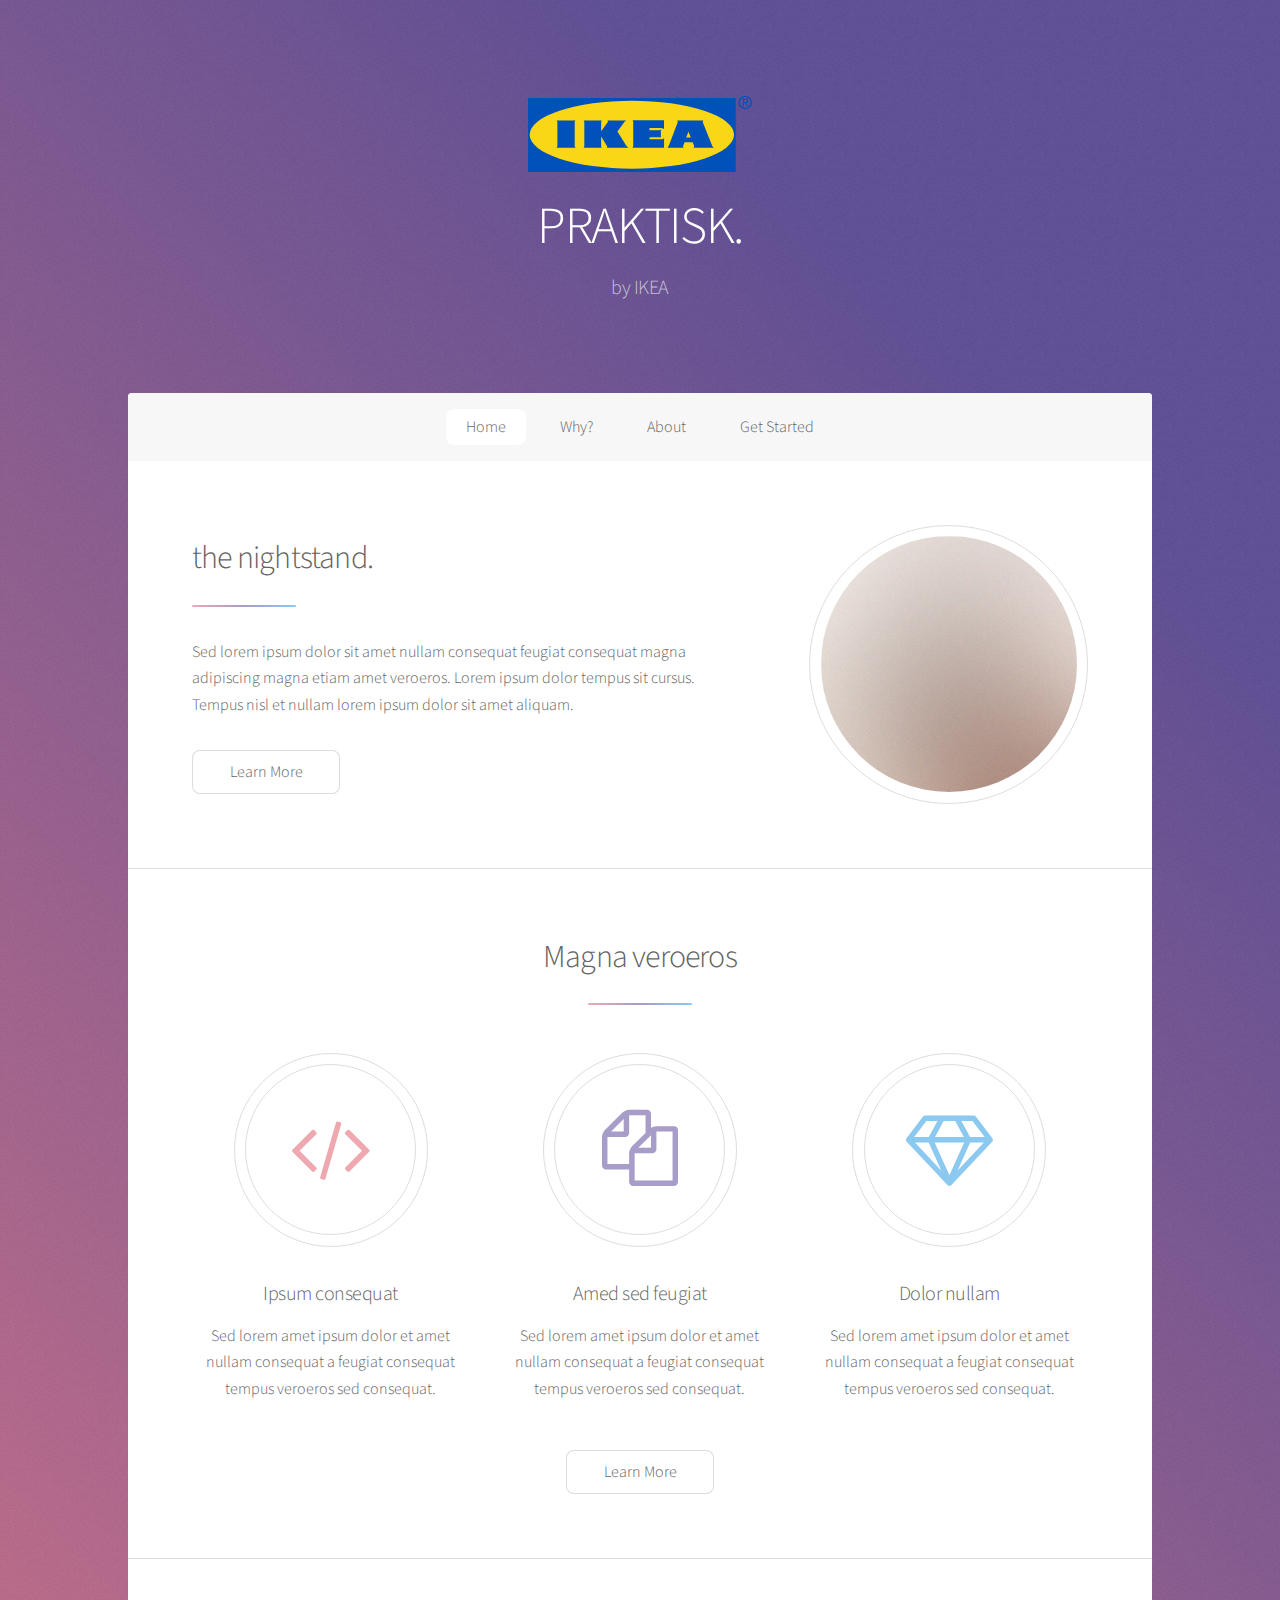
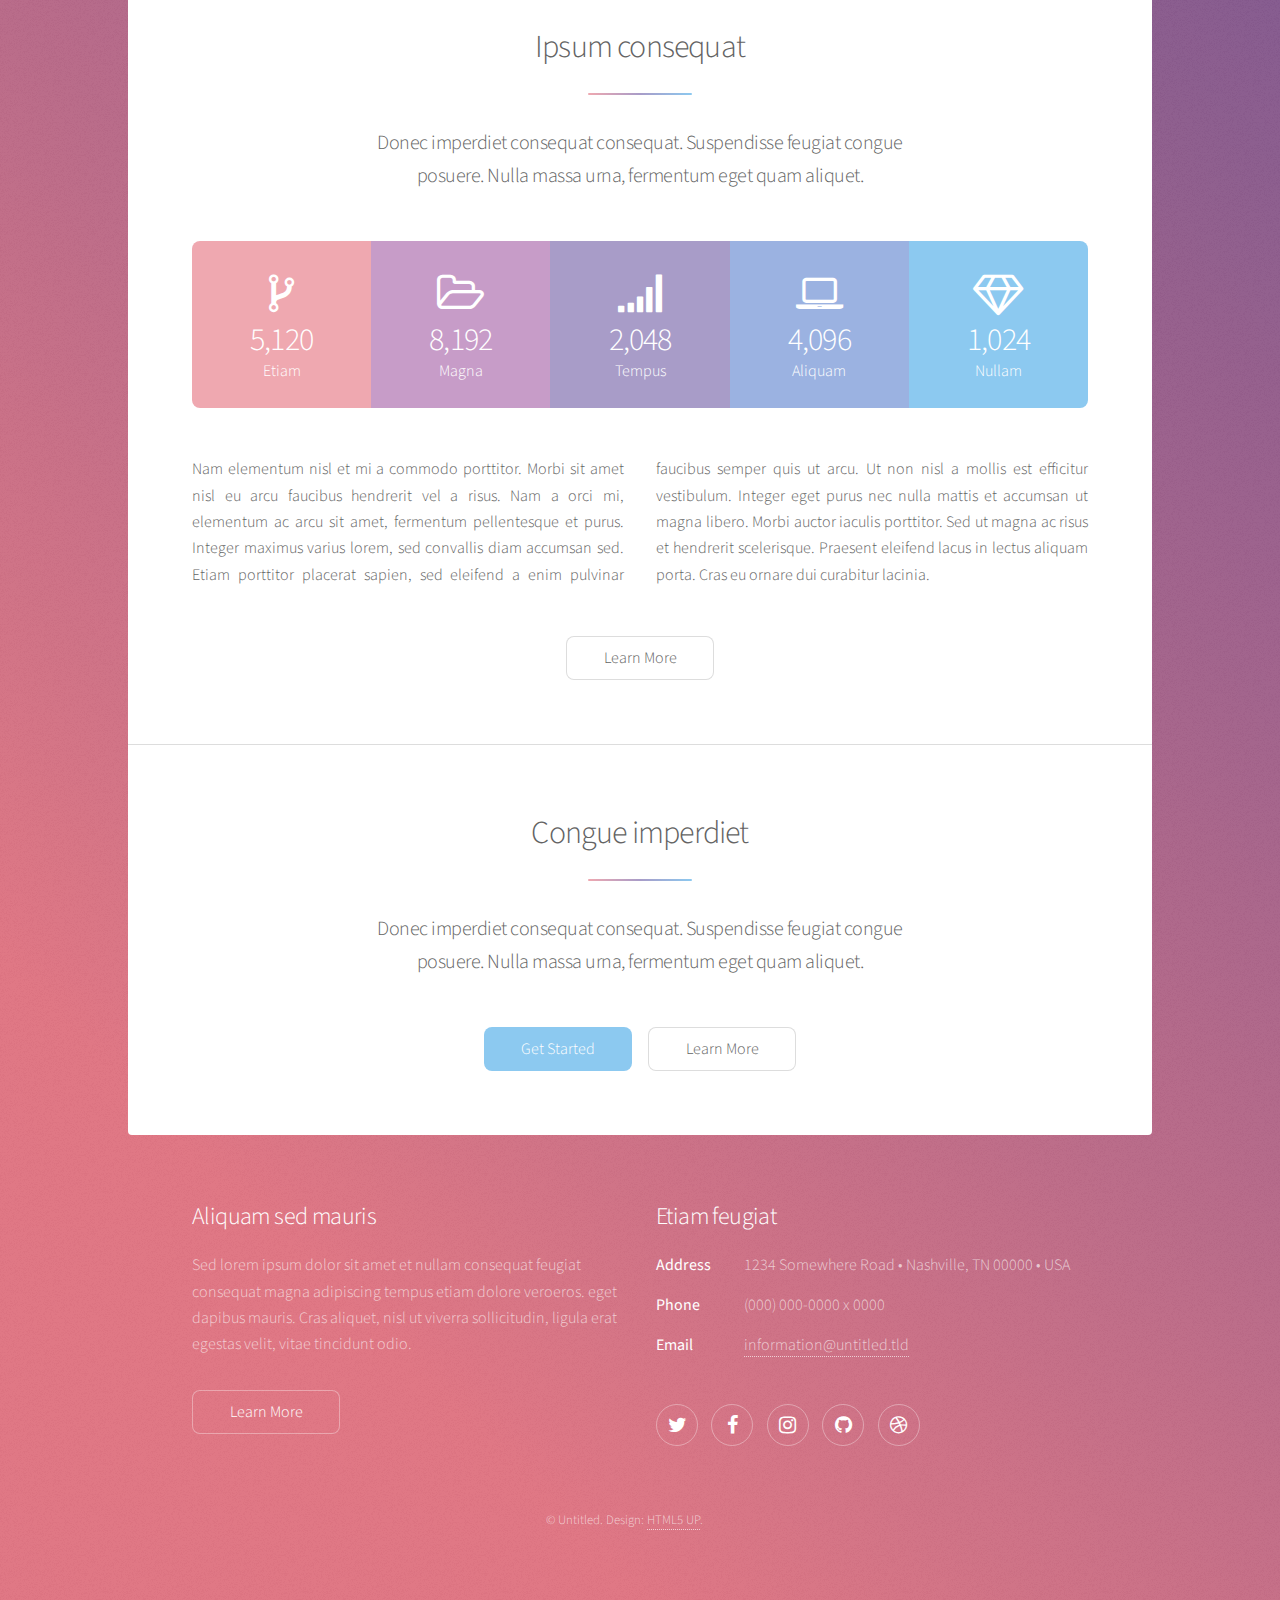
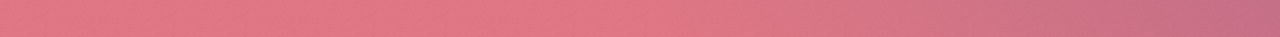
==== commit 0fc558cc: "init ikea design" ====
--- a/index.html
+++ b/index.html
@@ -6,7 +6,7 @@
 -->
 <html>
 	<head>
-		<title>Stellar by HTML5 UP</title>
+		<title>Praktisk by IKEA</title>
 		<meta charset="utf-8" />
 		<meta name="viewport" content="width=device-width, initial-scale=1, user-scalable=no" />
 		<link rel="stylesheet" href="assets/css/main.css" />
@@ -19,18 +19,18 @@
 
 				<!-- Header -->
 					<header id="header" class="alt">
-						<span class="logo"><img src="images/logo.svg" alt="" /></span>
-						<h1>Stellar</h1>
-						<p>Just another free, fully responsive site template<br />
-						built by <a href="https://twitter.com/ajlkn">@ajlkn</a> for <a href="https://html5up.net">HTML5 UP</a>.</p>
+						<span class="logo"><img src="images/ikea.svg" alt="" /></span>
+						<h1>PRAKTISK.</h1>
+						<p>by IKEA<br />
+						<!-- built by <a href="https://twitter.com/ajlkn">@ajlkn</a> for <a href="https://html5up.net">HTML5 UP</a>.</p> -->
 					</header>
 
 				<!-- Nav -->
 					<nav id="nav">
 						<ul>
-							<li><a href="#intro" class="active">Introduction</a></li>
-							<li><a href="#first">First Section</a></li>
-							<li><a href="#second">Second Section</a></li>
+							<li><a href="#intro" class="active">Home</a></li>
+							<li><a href="#first">Why?</a></li>
+							<li><a href="#second">About</a></li>
 							<li><a href="#cta">Get Started</a></li>
 						</ul>
 					</nav>
@@ -43,7 +43,7 @@
 								<div class="spotlight">
 									<div class="content">
 										<header class="major">
-											<h2>Ipsum sed adipiscing</h2>
+											<h2>the nightstand.</h2>
 										</header>
 										<p>Sed lorem ipsum dolor sit amet nullam consequat feugiat consequat magna
 										adipiscing magna etiam amet veroeros. Lorem ipsum dolor tempus sit cursus.
--- a/assets/css/main.css
+++ b/assets/css/main.css
@@ -3100,7 +3100,7 @@
 				#header.alt .logo img {
 					display: block;
 					margin: 0 auto;
-					max-width: 75%;
+					max-width: 25%;
 				}
 
 		@media screen and (max-width: 1280px) {
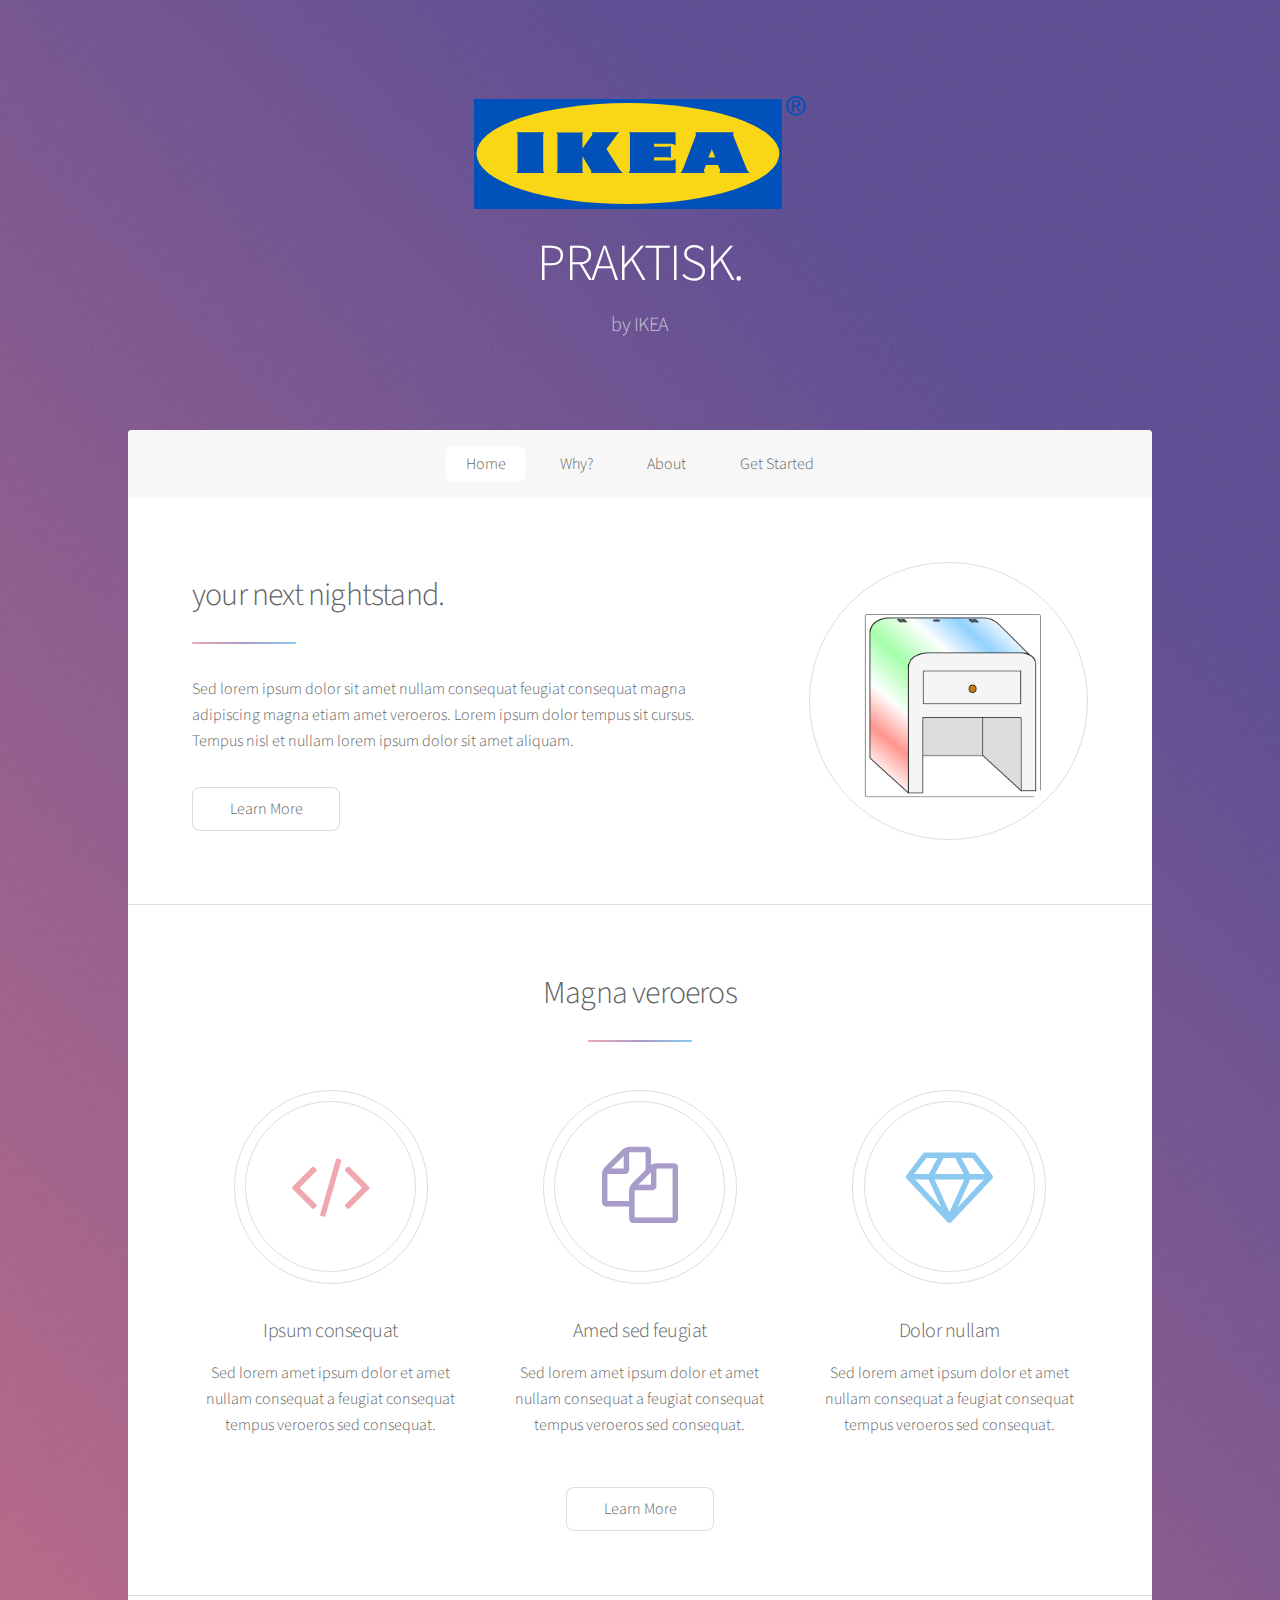
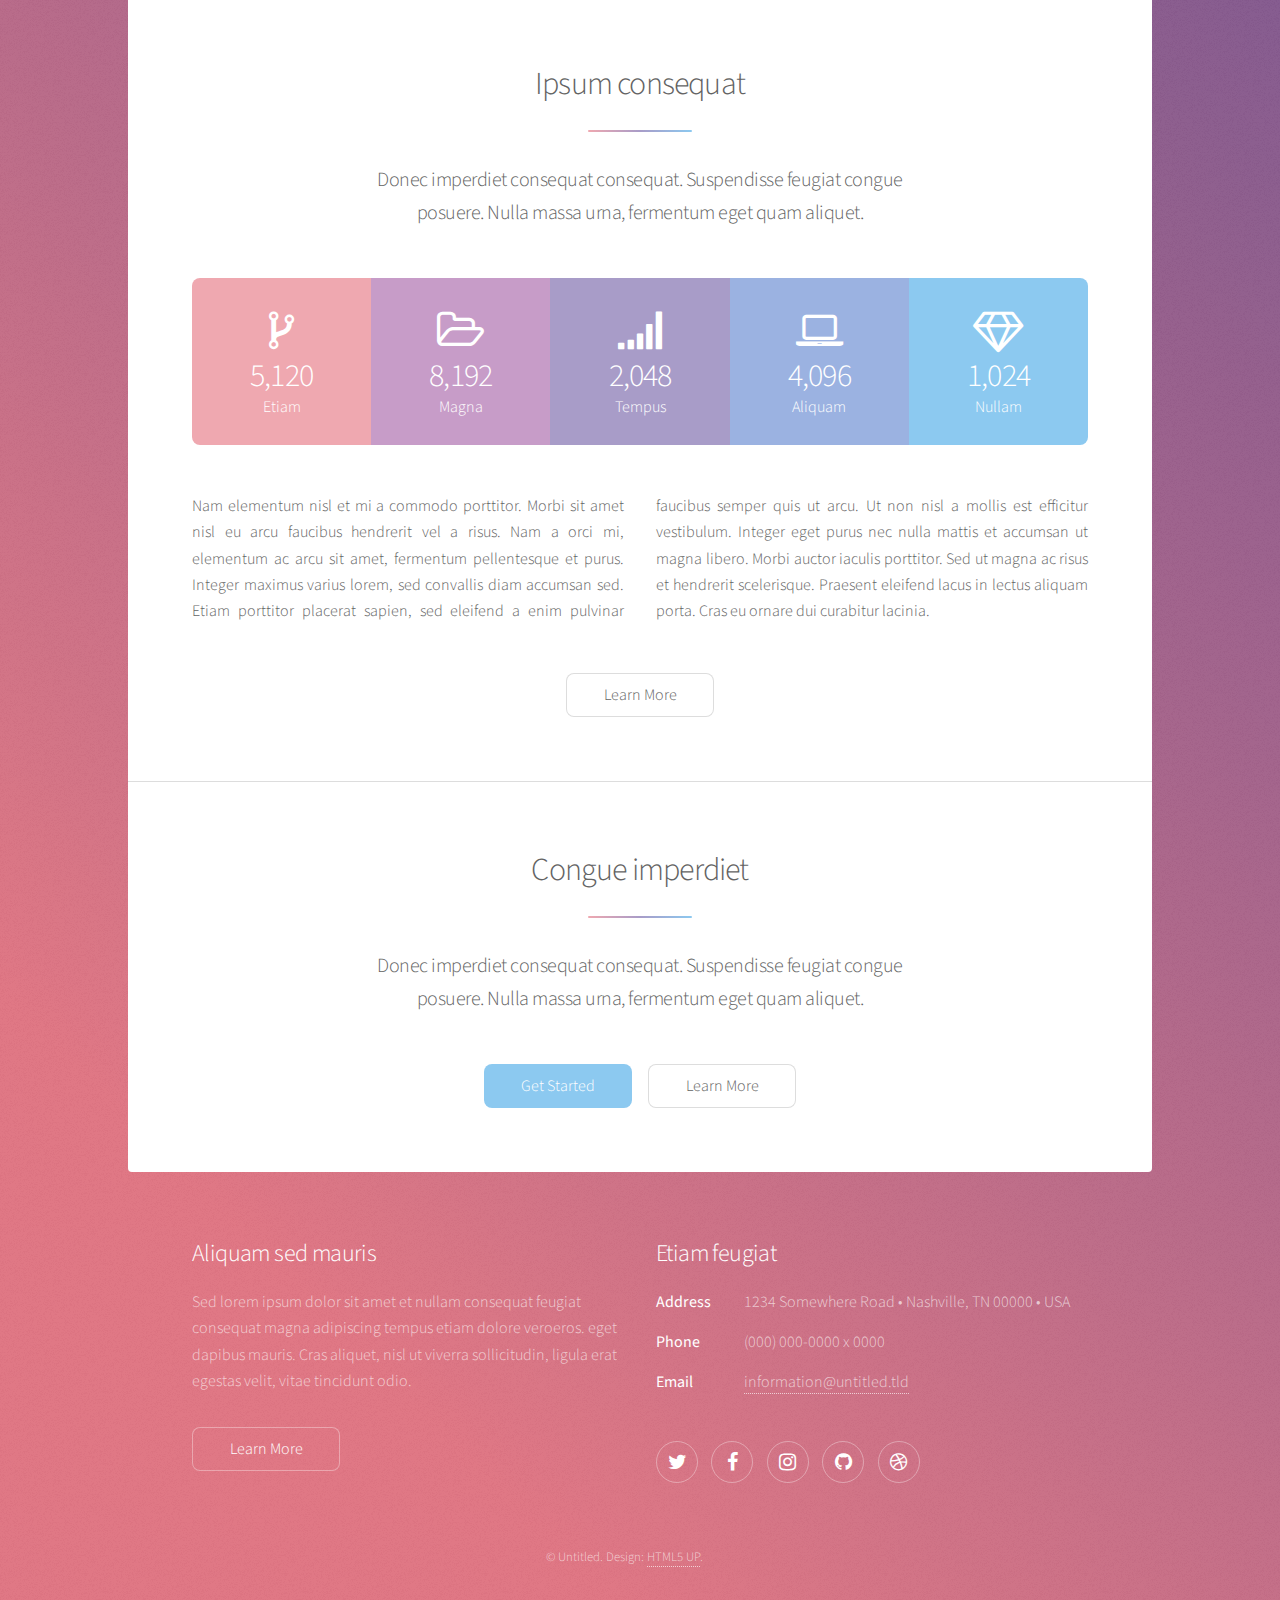
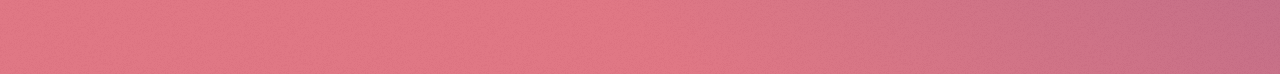
==== commit 74061490: "update files" ====
--- a/index.html
+++ b/index.html
@@ -43,16 +43,16 @@
 								<div class="spotlight">
 									<div class="content">
 										<header class="major">
-											<h2>the nightstand.</h2>
+											<h2>your next nightstand.</h2>
 										</header>
 										<p>Sed lorem ipsum dolor sit amet nullam consequat feugiat consequat magna
 										adipiscing magna etiam amet veroeros. Lorem ipsum dolor tempus sit cursus.
 										Tempus nisl et nullam lorem ipsum dolor sit amet aliquam.</p>
 										<ul class="actions">
-											<li><a href="generic.html" class="button">Learn More</a></li>
+											<li><a href="#first" class="button">Learn More</a></li>
 										</ul>
 									</div>
-									<span class="image"><img src="images/pic01.jpg" alt="" /></span>
+									<span class="image"><img src="images/praktisk_border.png" alt="" /></span>
 								</div>
 							</section>
 
--- a/assets/css/main.css
+++ b/assets/css/main.css
@@ -2342,14 +2342,14 @@
 /* Image */
 
 	.image {
-		border-radius: 8px;
+		border-radius: 4px;
 		border: 0;
 		display: inline-block;
 		position: relative;
 	}
 
 		.image img {
-			border-radius: 8px;
+			border-radius: 4px;
 			display: block;
 		}
 
@@ -3100,7 +3100,7 @@
 				#header.alt .logo img {
 					display: block;
 					margin: 0 auto;
-					max-width: 25%;
+					max-width: 37%;
 				}
 
 		@media screen and (max-width: 1280px) {
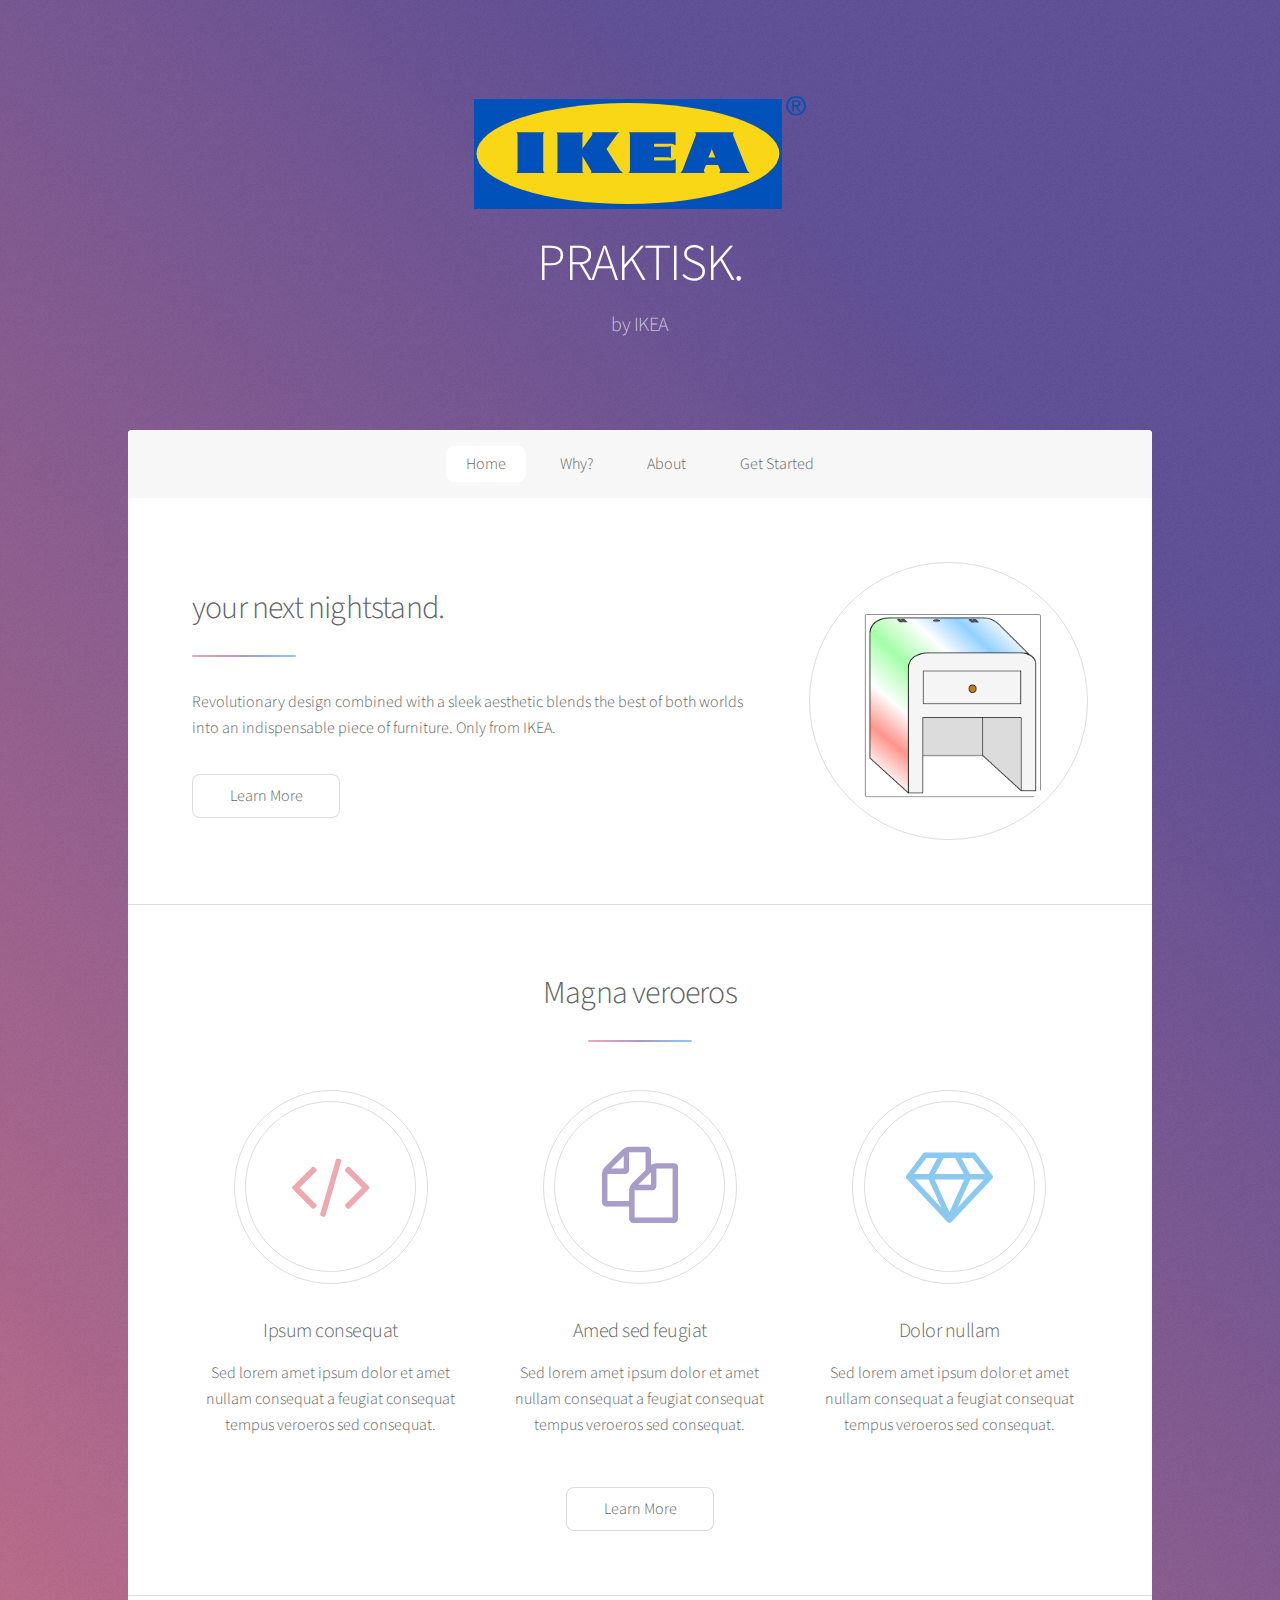
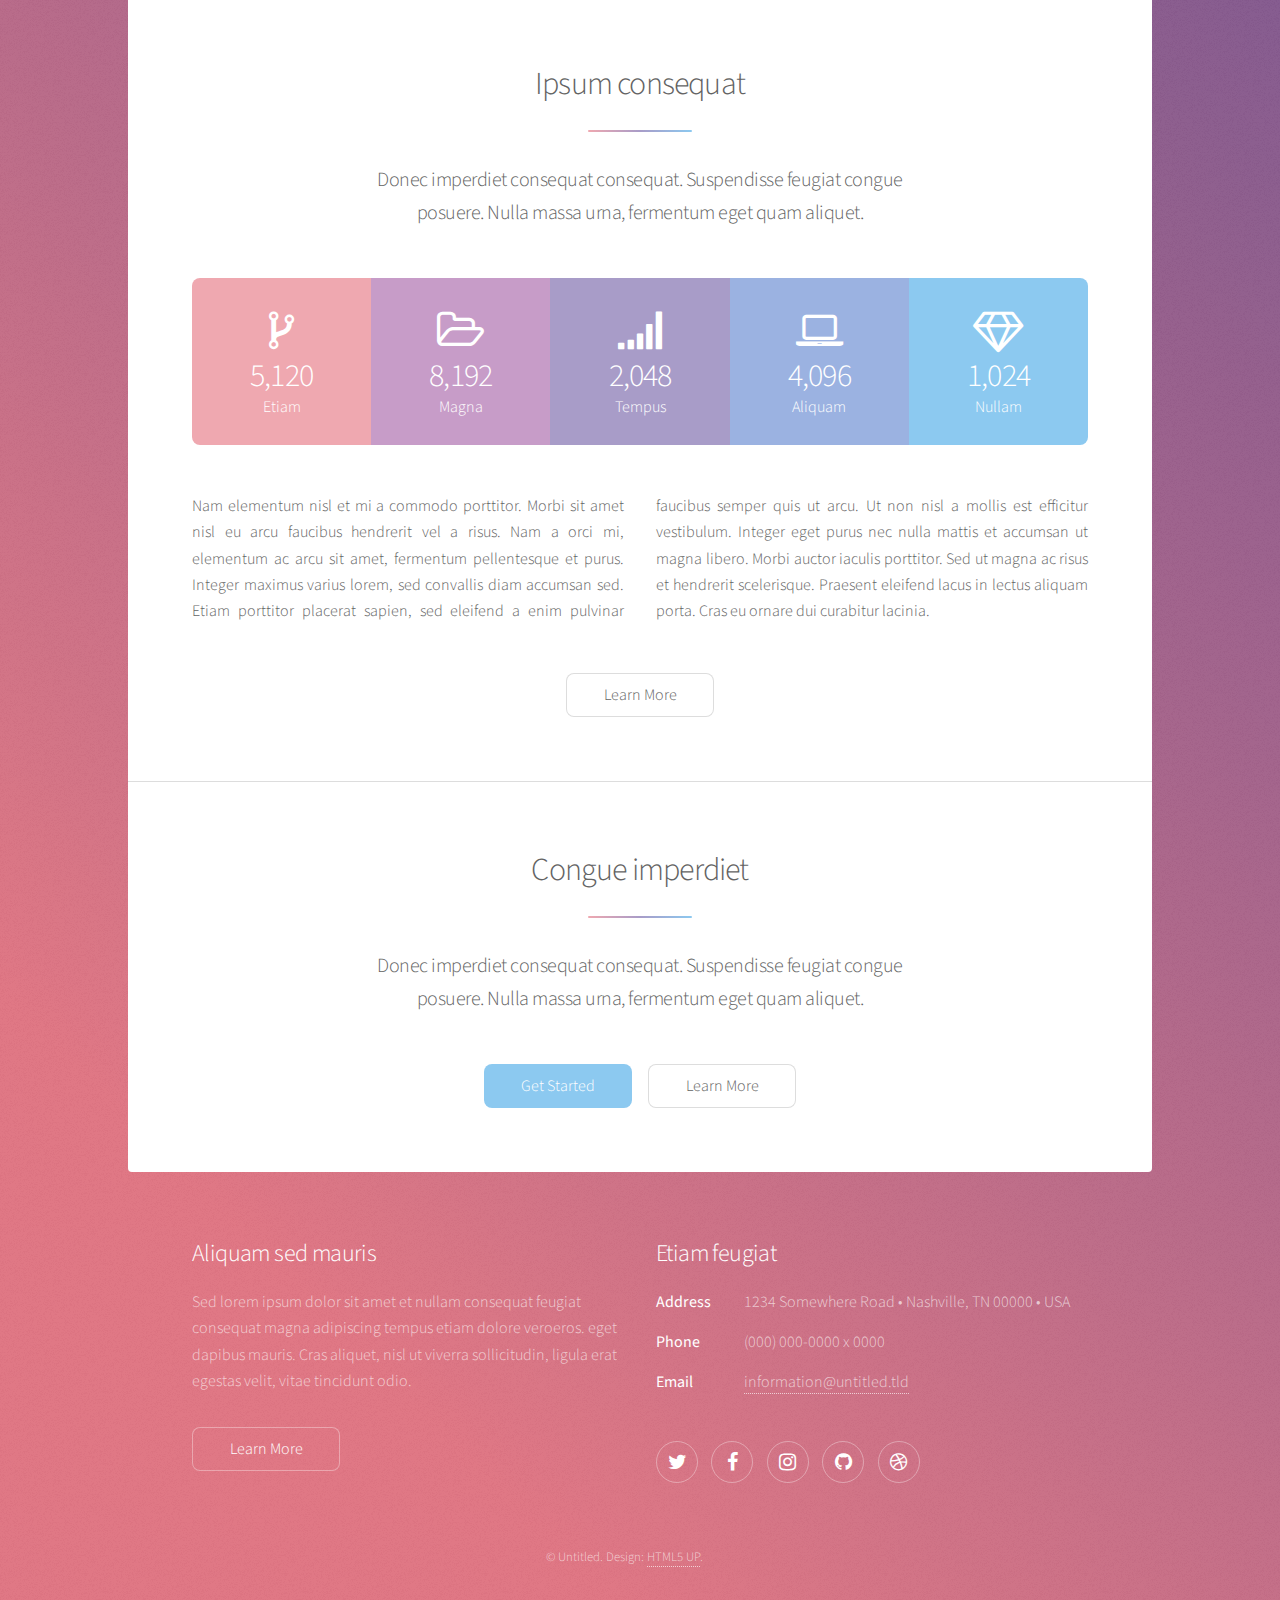
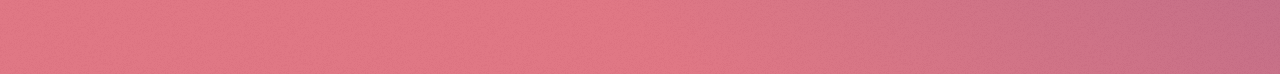
==== commit 50701798: "update filler text" ====
--- a/index.html
+++ b/index.html
@@ -45,9 +45,7 @@
 										<header class="major">
 											<h2>your next nightstand.</h2>
 										</header>
-										<p>Sed lorem ipsum dolor sit amet nullam consequat feugiat consequat magna
-										adipiscing magna etiam amet veroeros. Lorem ipsum dolor tempus sit cursus.
-										Tempus nisl et nullam lorem ipsum dolor sit amet aliquam.</p>
+										<p>Revolutionary design combined with a sleek aesthetic blends the best of both worlds into an indispensable piece of furniture. Only from IKEA.</p>
 										<ul class="actions">
 											<li><a href="#first" class="button">Learn More</a></li>
 										</ul>
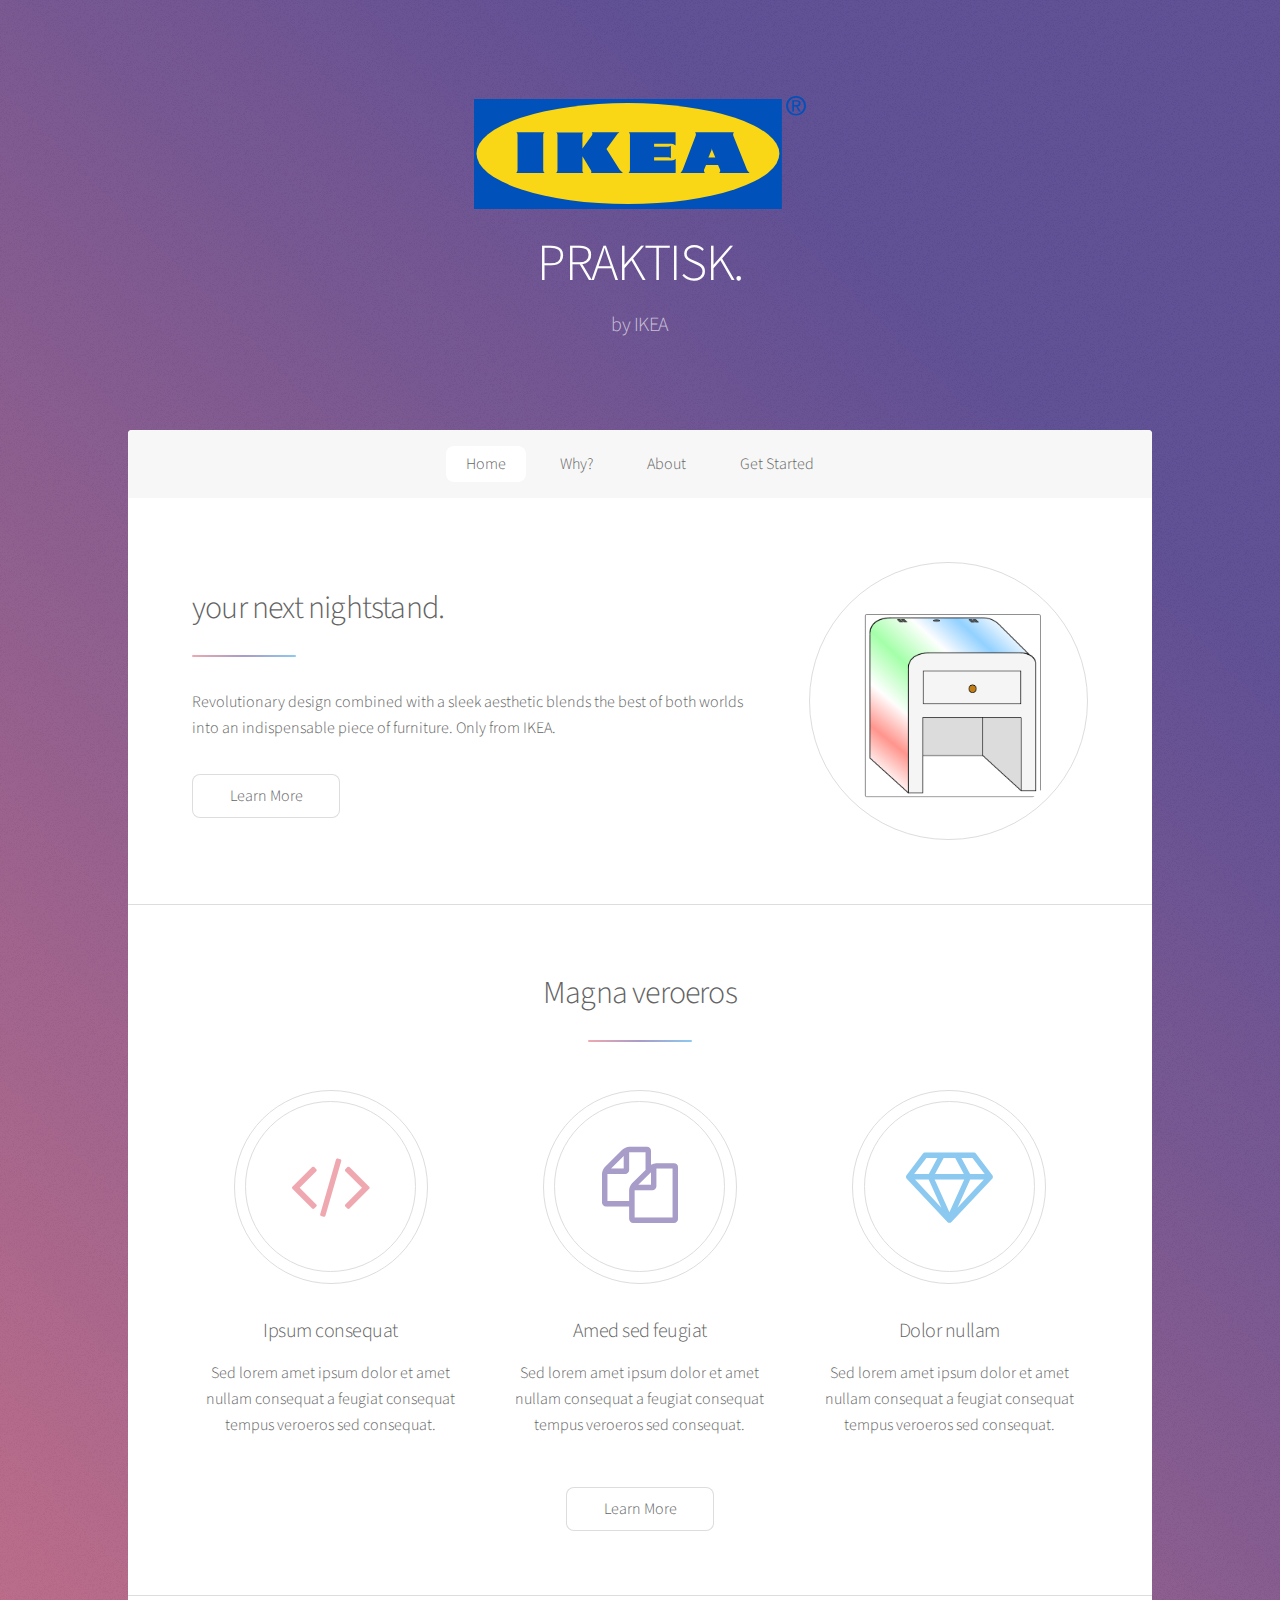
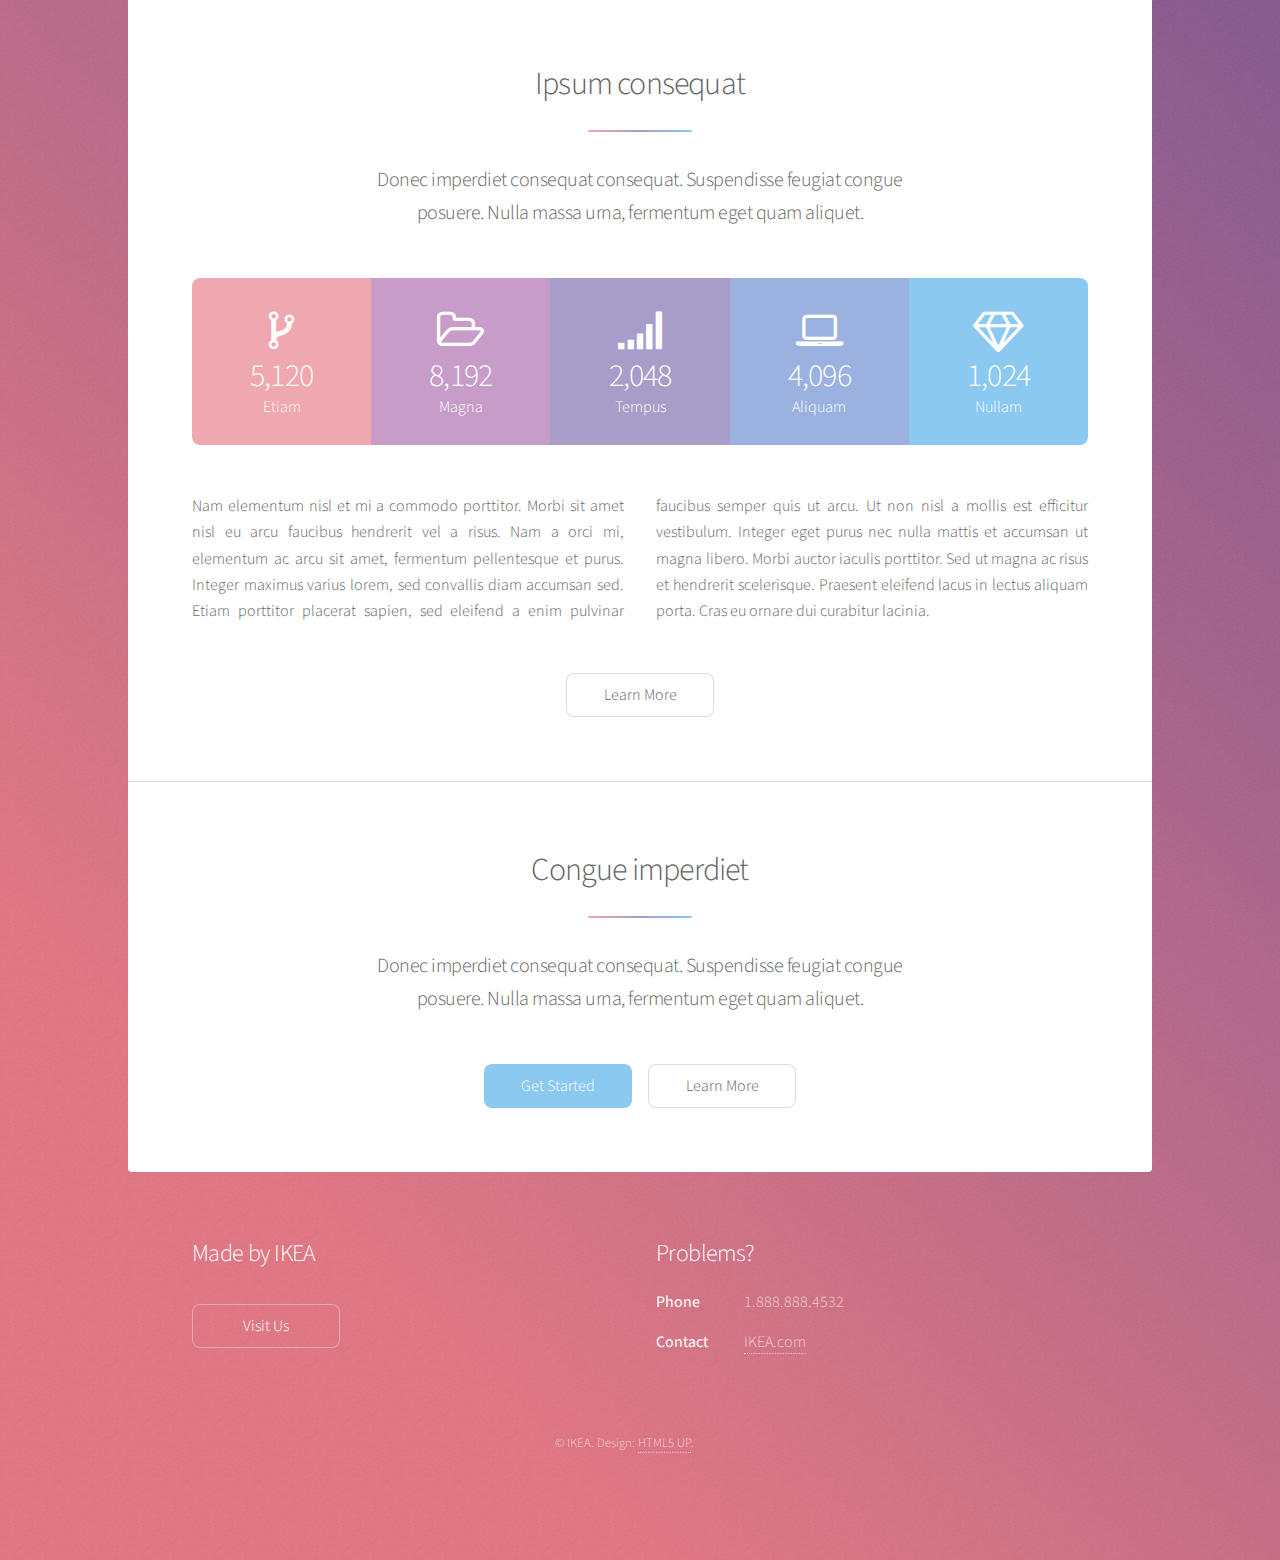
==== commit 1f67af73: "update footer" ====
--- a/index.html
+++ b/index.html
@@ -140,31 +140,29 @@
 				<!-- Footer -->
 					<footer id="footer">
 						<section>
-							<h2>Aliquam sed mauris</h2>
-							<p>Sed lorem ipsum dolor sit amet et nullam consequat feugiat consequat magna adipiscing tempus etiam dolore veroeros. eget dapibus mauris. Cras aliquet, nisl ut viverra sollicitudin, ligula erat egestas velit, vitae tincidunt odio.</p>
+							<h2>Made by IKEA</h2>
+							<p></p>
 							<ul class="actions">
-								<li><a href="generic.html" class="button">Learn More</a></li>
+								<li><a href="https://ikea.com" class="button">Visit Us</a></li>
 							</ul>
 						</section>
 						<section>
-							<h2>Etiam feugiat</h2>
+							<h2>Problems?</h2>
 							<dl class="alt">
-								<dt>Address</dt>
-								<dd>1234 Somewhere Road &bull; Nashville, TN 00000 &bull; USA</dd>
 								<dt>Phone</dt>
-								<dd>(000) 000-0000 x 0000</dd>
-								<dt>Email</dt>
-								<dd><a href="#">information@untitled.tld</a></dd>
+								<dd>1.888.888.4532</dd>
+								<dt>Contact</dt>
+								<dd><a href="https://www.ikea.com/ms/en_US/contact-us/">IKEA.com</a></dd>
 							</dl>
-							<ul class="icons">
+<!-- 							<ul class="icons">
 								<li><a href="#" class="icon fa-twitter alt"><span class="label">Twitter</span></a></li>
 								<li><a href="#" class="icon fa-facebook alt"><span class="label">Facebook</span></a></li>
 								<li><a href="#" class="icon fa-instagram alt"><span class="label">Instagram</span></a></li>
 								<li><a href="#" class="icon fa-github alt"><span class="label">GitHub</span></a></li>
 								<li><a href="#" class="icon fa-dribbble alt"><span class="label">Dribbble</span></a></li>
-							</ul>
+							</ul> -->
 						</section>
-						<p class="copyright">&copy; Untitled. Design: <a href="https://html5up.net">HTML5 UP</a>.</p>
+						<p class="copyright">&copy; IKEA. Design: <a href="https://html5up.net">HTML5 UP</a>.</p>
 					</footer>
 
 			</div>
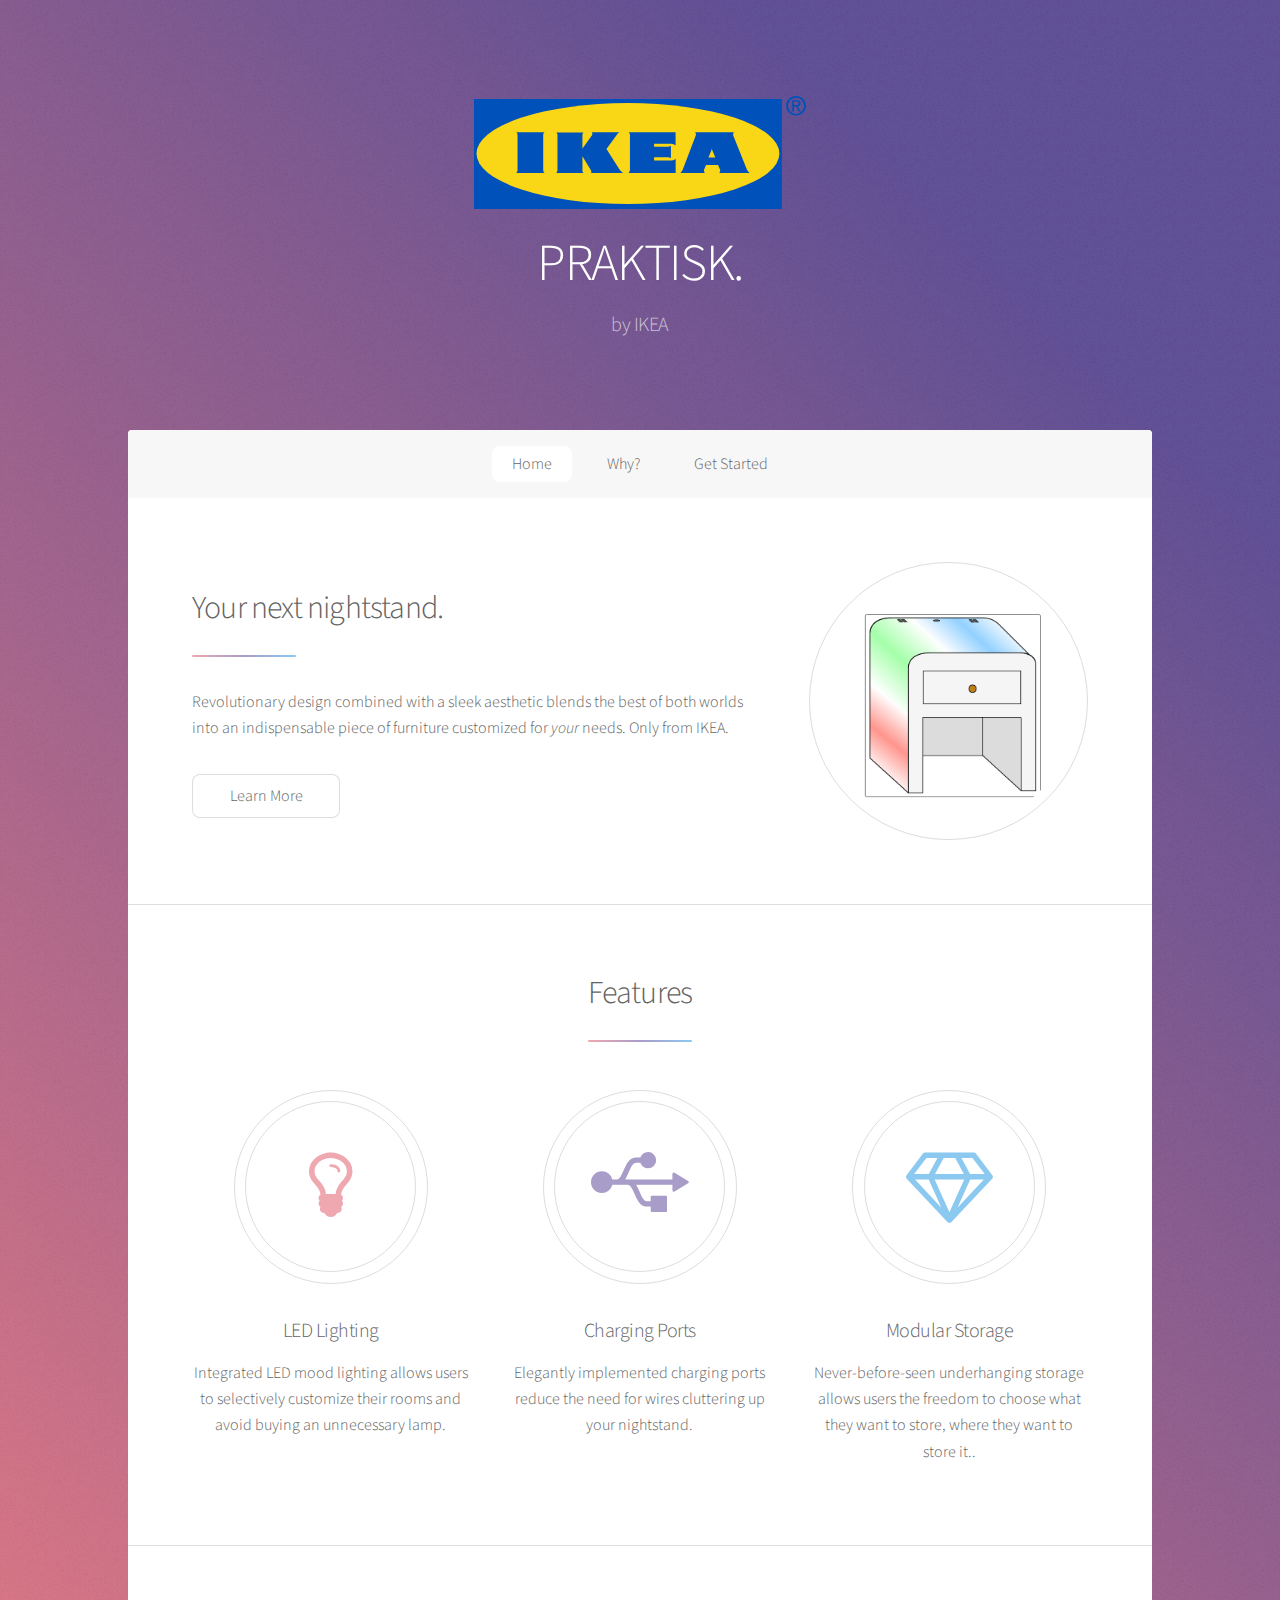
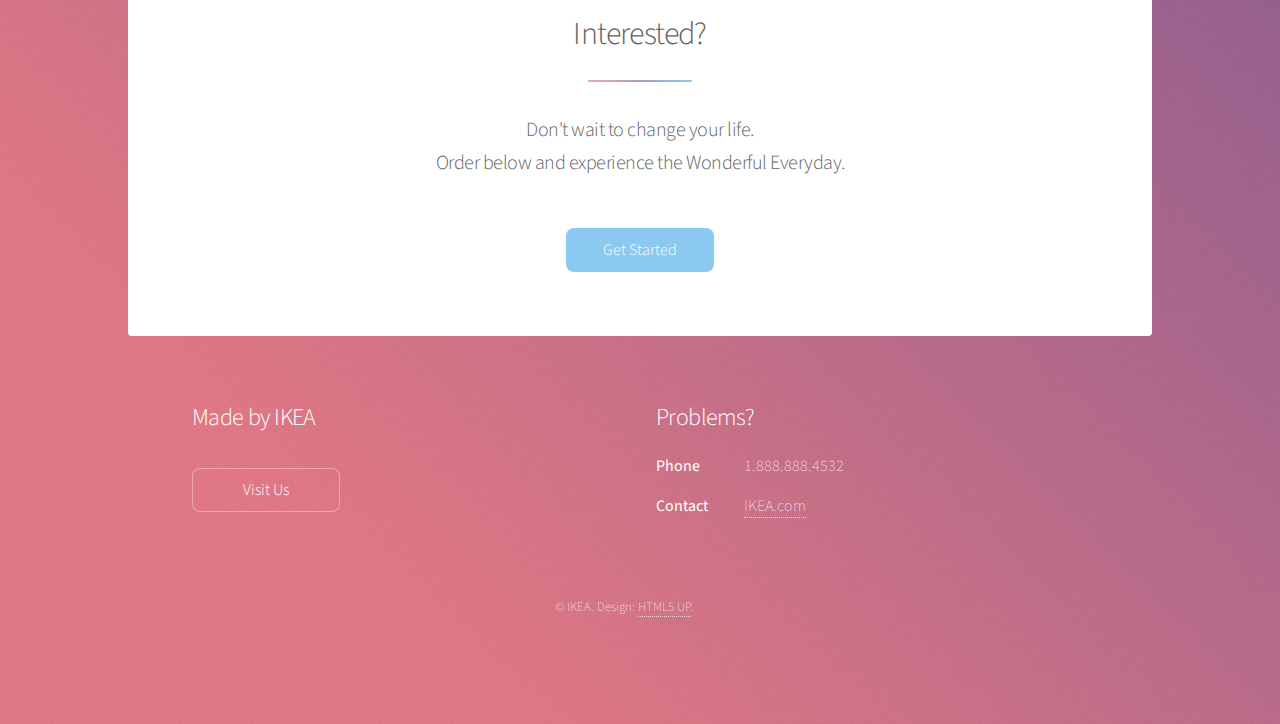
==== commit 943d998e: "finish website" ====
--- a/index.html
+++ b/index.html
@@ -30,7 +30,7 @@
 						<ul>
 							<li><a href="#intro" class="active">Home</a></li>
 							<li><a href="#first">Why?</a></li>
-							<li><a href="#second">About</a></li>
+<!-- 							<li><a href="#second">About</a></li> -->
 							<li><a href="#cta">Get Started</a></li>
 						</ul>
 					</nav>
@@ -43,9 +43,9 @@
 								<div class="spotlight">
 									<div class="content">
 										<header class="major">
-											<h2>your next nightstand.</h2>
+											<h2>Your next nightstand.</h2>
 										</header>
-										<p>Revolutionary design combined with a sleek aesthetic blends the best of both worlds into an indispensable piece of furniture. Only from IKEA.</p>
+										<p>Revolutionary design combined with a sleek aesthetic blends the best of both worlds into an indispensable piece of furniture customized for <i>your</i> needs. Only from IKEA.</p>
 										<ul class="actions">
 											<li><a href="#first" class="button">Learn More</a></li>
 										</ul>
@@ -57,34 +57,34 @@
 						<!-- First Section -->
 							<section id="first" class="main special">
 								<header class="major">
-									<h2>Magna veroeros</h2>
+									<h2>Features</h2>
 								</header>
 								<ul class="features">
 									<li>
-										<span class="icon major style1 fa-code"></span>
-										<h3>Ipsum consequat</h3>
-										<p>Sed lorem amet ipsum dolor et amet nullam consequat a feugiat consequat tempus veroeros sed consequat.</p>
+										<span class="icon major style1 fa-lightbulb-o"></span>
+										<h3>LED Lighting</h3>
+										<p>Integrated LED mood lighting allows users to selectively customize their rooms and avoid buying an unnecessary lamp.</p>
 									</li>
 									<li>
-										<span class="icon major style3 fa-copy"></span>
-										<h3>Amed sed feugiat</h3>
-										<p>Sed lorem amet ipsum dolor et amet nullam consequat a feugiat consequat tempus veroeros sed consequat.</p>
+										<span class="icon major style3 fa-usb"></span>
+										<h3>Charging Ports</h3>
+										<p>Elegantly implemented charging ports reduce the need for wires cluttering up your nightstand.</p>
 									</li>
 									<li>
 										<span class="icon major style5 fa-diamond"></span>
-										<h3>Dolor nullam</h3>
-										<p>Sed lorem amet ipsum dolor et amet nullam consequat a feugiat consequat tempus veroeros sed consequat.</p>
+										<h3>Modular Storage</h3>
+										<p>Never-before-seen underhanging storage allows users the freedom to choose what they want to store, where they want to store it..</p>
 									</li>
 								</ul>
-								<footer class="major">
+<!-- 								<footer class="major">
 									<ul class="actions special">
-										<li><a href="generic.html" class="button">Learn More</a></li>
+										<li><a href="#cta" class="button">Learn More</a></li>
 									</ul>
-								</footer>
+								</footer> -->
 							</section>
 
 						<!-- Second Section -->
-							<section id="second" class="main special">
+							<!-- <section id="second" class="main special">
 								<header class="major">
 									<h2>Ipsum consequat</h2>
 									<p>Donec imperdiet consequat consequat. Suspendisse feugiat congue<br />
@@ -115,29 +115,28 @@
 								<p class="content">Nam elementum nisl et mi a commodo porttitor. Morbi sit amet nisl eu arcu faucibus hendrerit vel a risus. Nam a orci mi, elementum ac arcu sit amet, fermentum pellentesque et purus. Integer maximus varius lorem, sed convallis diam accumsan sed. Etiam porttitor placerat sapien, sed eleifend a enim pulvinar faucibus semper quis ut arcu. Ut non nisl a mollis est efficitur vestibulum. Integer eget purus nec nulla mattis et accumsan ut magna libero. Morbi auctor iaculis porttitor. Sed ut magna ac risus et hendrerit scelerisque. Praesent eleifend lacus in lectus aliquam porta. Cras eu ornare dui curabitur lacinia.</p>
 								<footer class="major">
 									<ul class="actions special">
-										<li><a href="generic.html" class="button">Learn More</a></li>
+										<li><a href="order.html" class="button">Learn More</a></li>
 									</ul>
 								</footer>
-							</section>
+							</section> -->
 
 						<!-- Get Started -->
 							<section id="cta" class="main special">
 								<header class="major">
-									<h2>Congue imperdiet</h2>
-									<p>Donec imperdiet consequat consequat. Suspendisse feugiat congue<br />
-									posuere. Nulla massa urna, fermentum eget quam aliquet.</p>
+									<h2>Interested?</h2>
+									<p>Don't wait to change your life. <br />
+									Order below and experience the Wonderful Everyday.</p>
 								</header>
 								<footer class="major">
 									<ul class="actions special">
-										<li><a href="generic.html" class="button primary">Get Started</a></li>
-										<li><a href="generic.html" class="button">Learn More</a></li>
+										<li><a href="order.html" class="button primary">Get Started</a></li>
 									</ul>
 								</footer>
 							</section>
 
 					</div>
 
-				<!-- Footer -->
+					<!-- Footer -->
 					<footer id="footer">
 						<section>
 							<h2>Made by IKEA</h2>
@@ -154,13 +153,6 @@
 								<dt>Contact</dt>
 								<dd><a href="https://www.ikea.com/ms/en_US/contact-us/">IKEA.com</a></dd>
 							</dl>
-<!-- 							<ul class="icons">
-								<li><a href="#" class="icon fa-twitter alt"><span class="label">Twitter</span></a></li>
-								<li><a href="#" class="icon fa-facebook alt"><span class="label">Facebook</span></a></li>
-								<li><a href="#" class="icon fa-instagram alt"><span class="label">Instagram</span></a></li>
-								<li><a href="#" class="icon fa-github alt"><span class="label">GitHub</span></a></li>
-								<li><a href="#" class="icon fa-dribbble alt"><span class="label">Dribbble</span></a></li>
-							</ul> -->
 						</section>
 						<p class="copyright">&copy; IKEA. Design: <a href="https://html5up.net">HTML5 UP</a>.</p>
 					</footer>
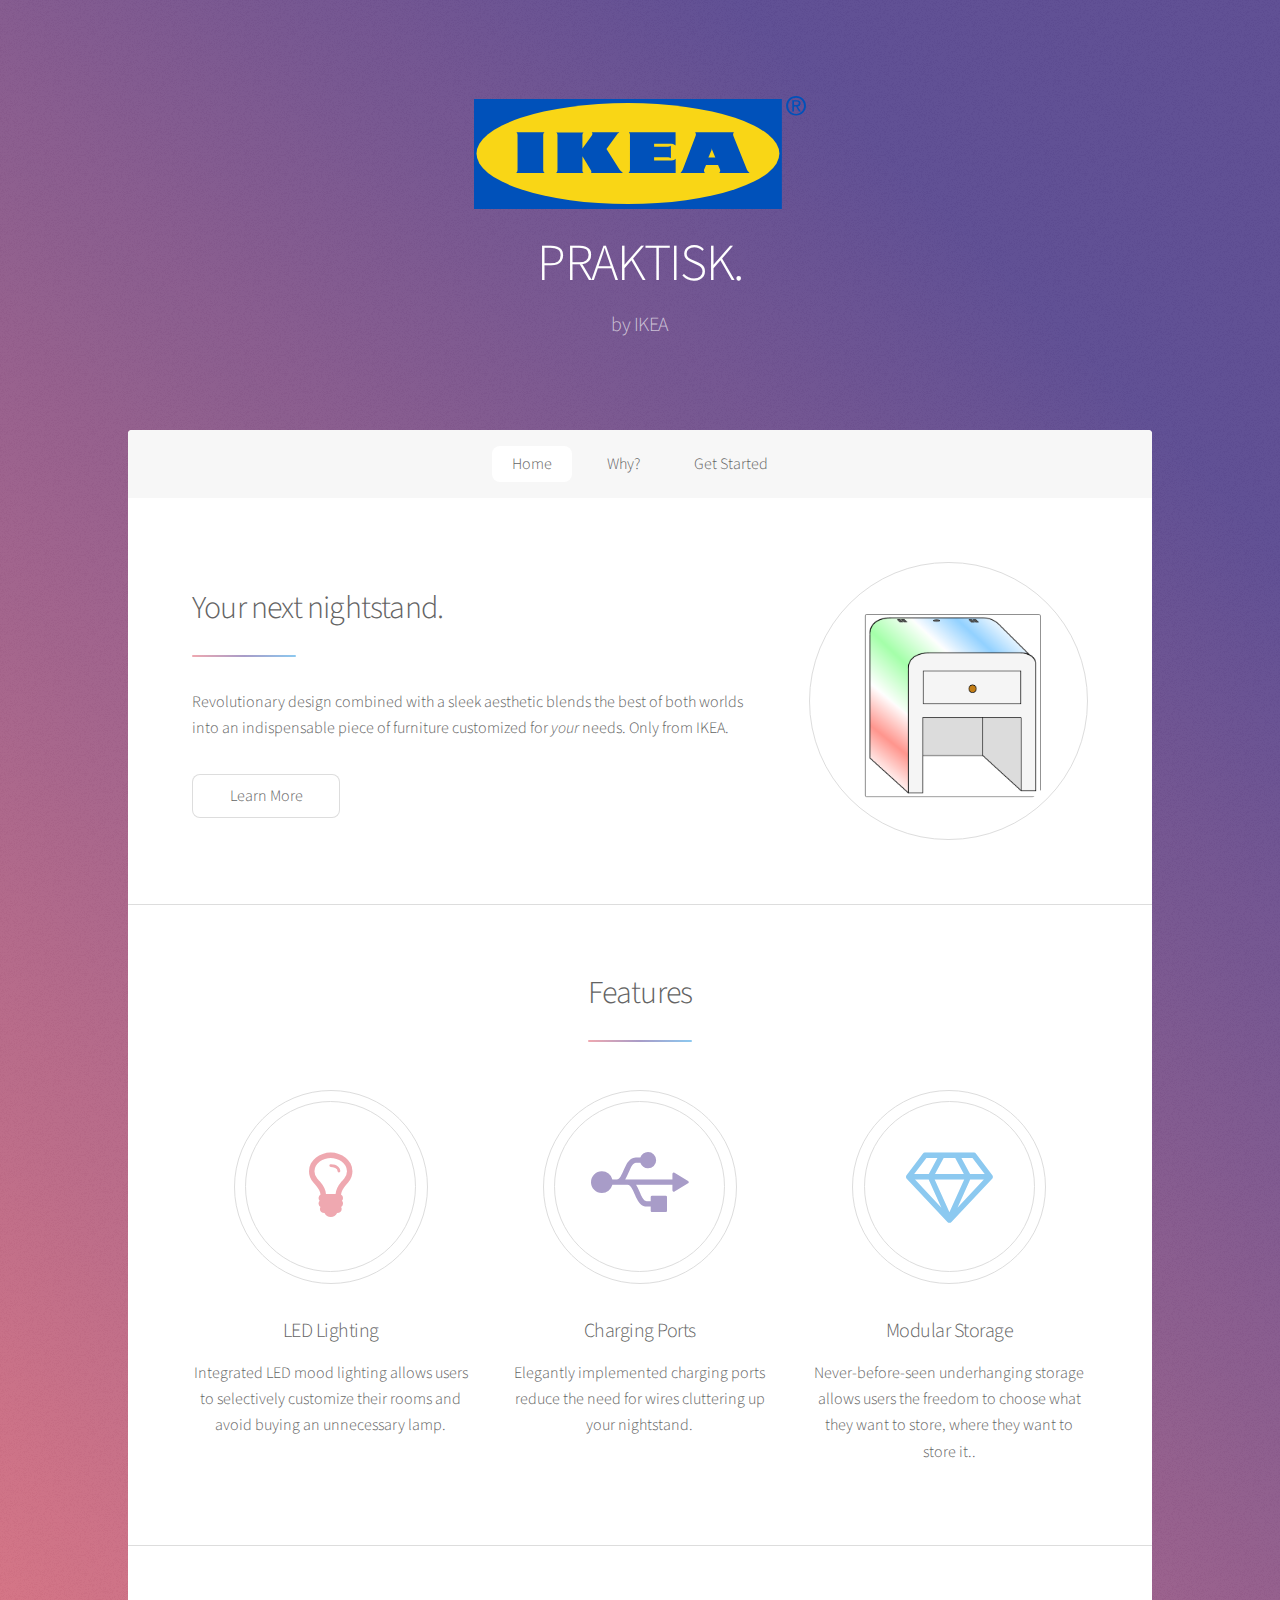
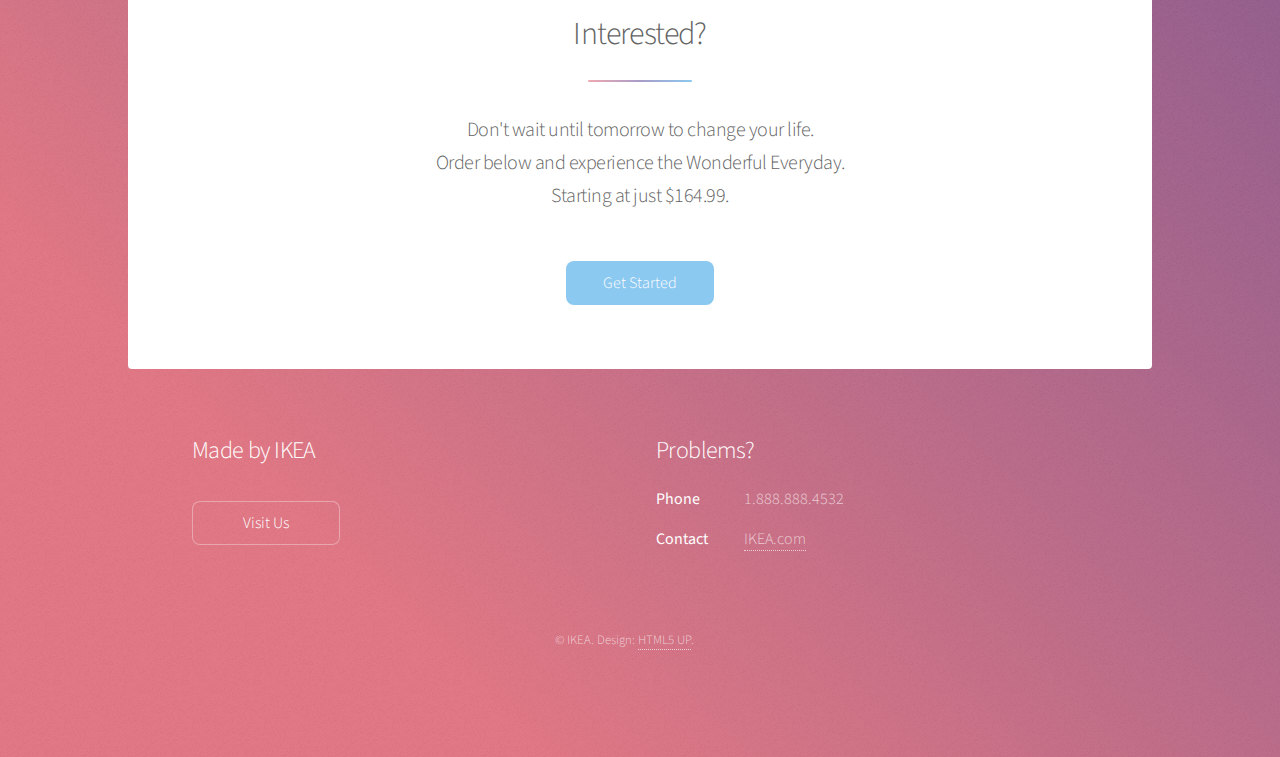
==== commit 8cde26a2: "add price" ====
--- a/index.html
+++ b/index.html
@@ -124,8 +124,9 @@
 							<section id="cta" class="main special">
 								<header class="major">
 									<h2>Interested?</h2>
-									<p>Don't wait to change your life. <br />
-									Order below and experience the Wonderful Everyday.</p>
+									<p>Don't wait until tomorrow to change your life. <br />
+									Order below and experience the Wonderful Everyday. <br />
+									Starting at just $164.99.</p>
 								</header>
 								<footer class="major">
 									<ul class="actions special">
